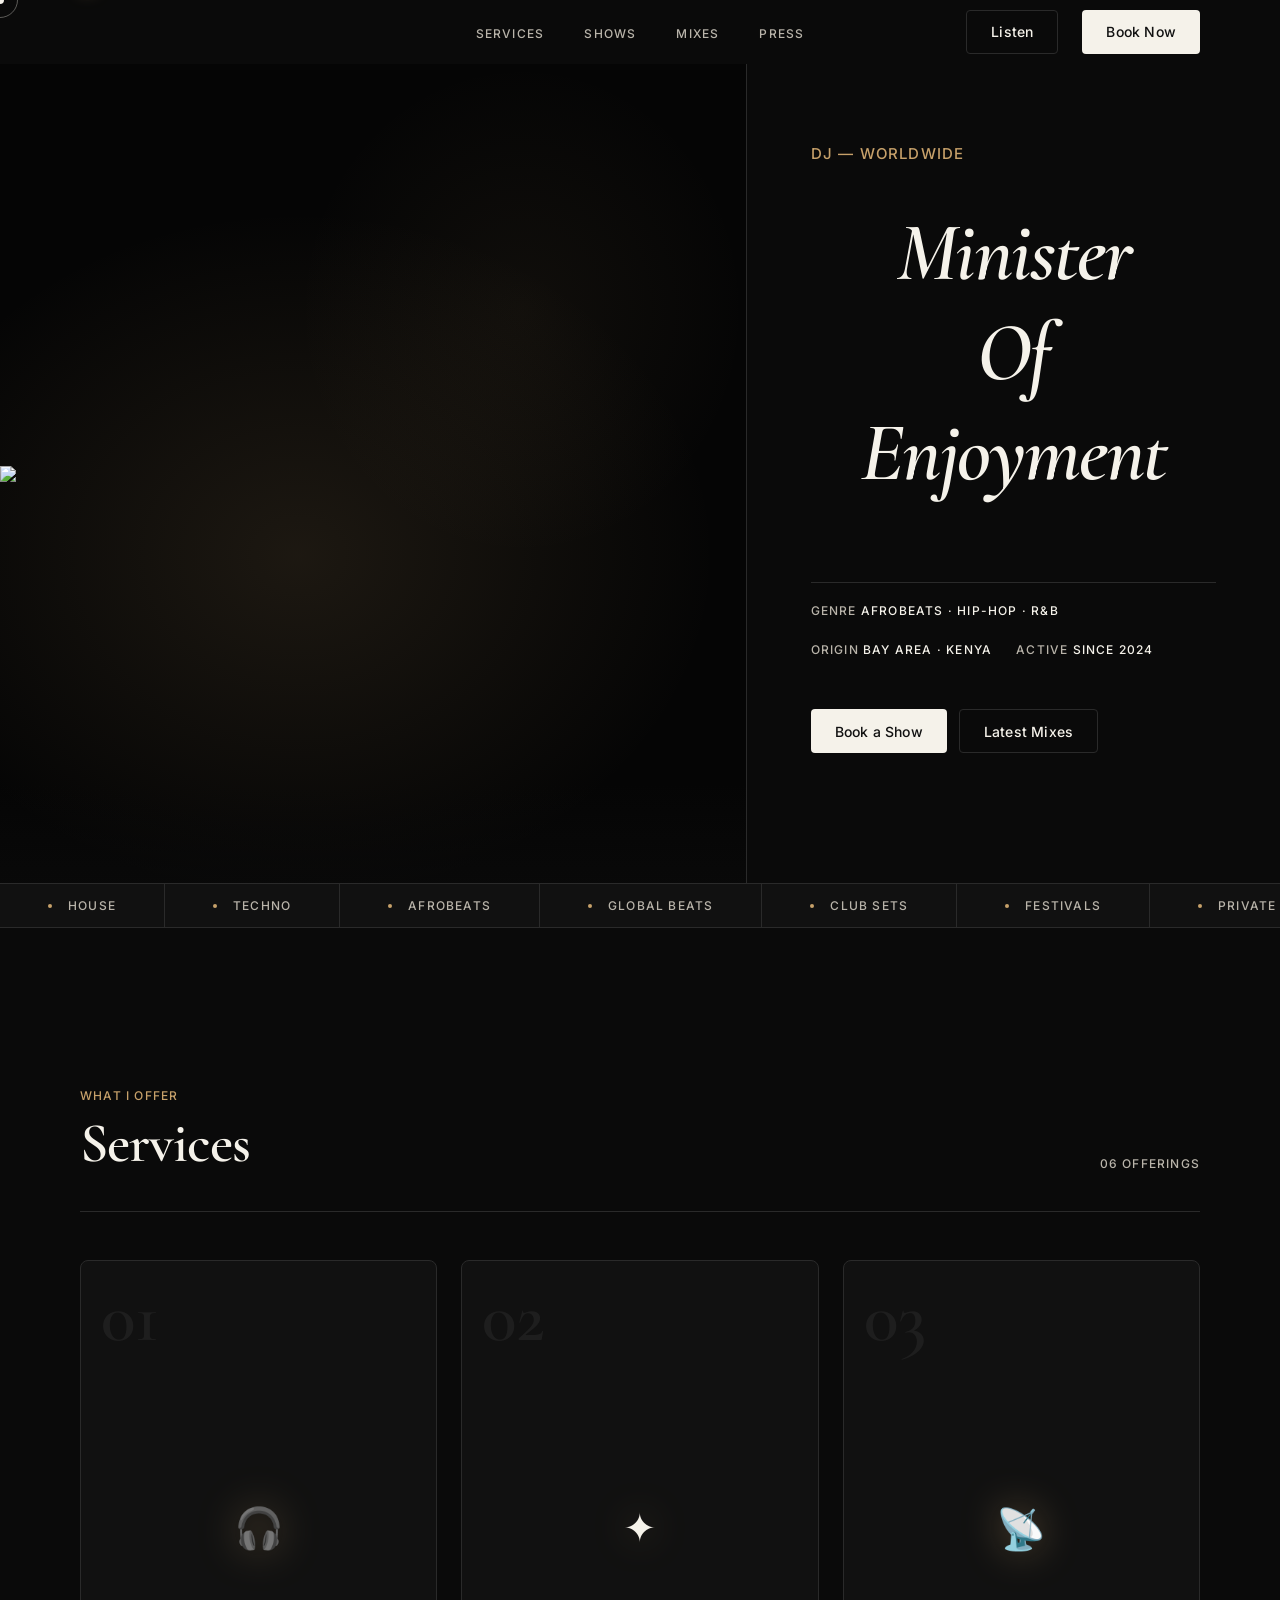
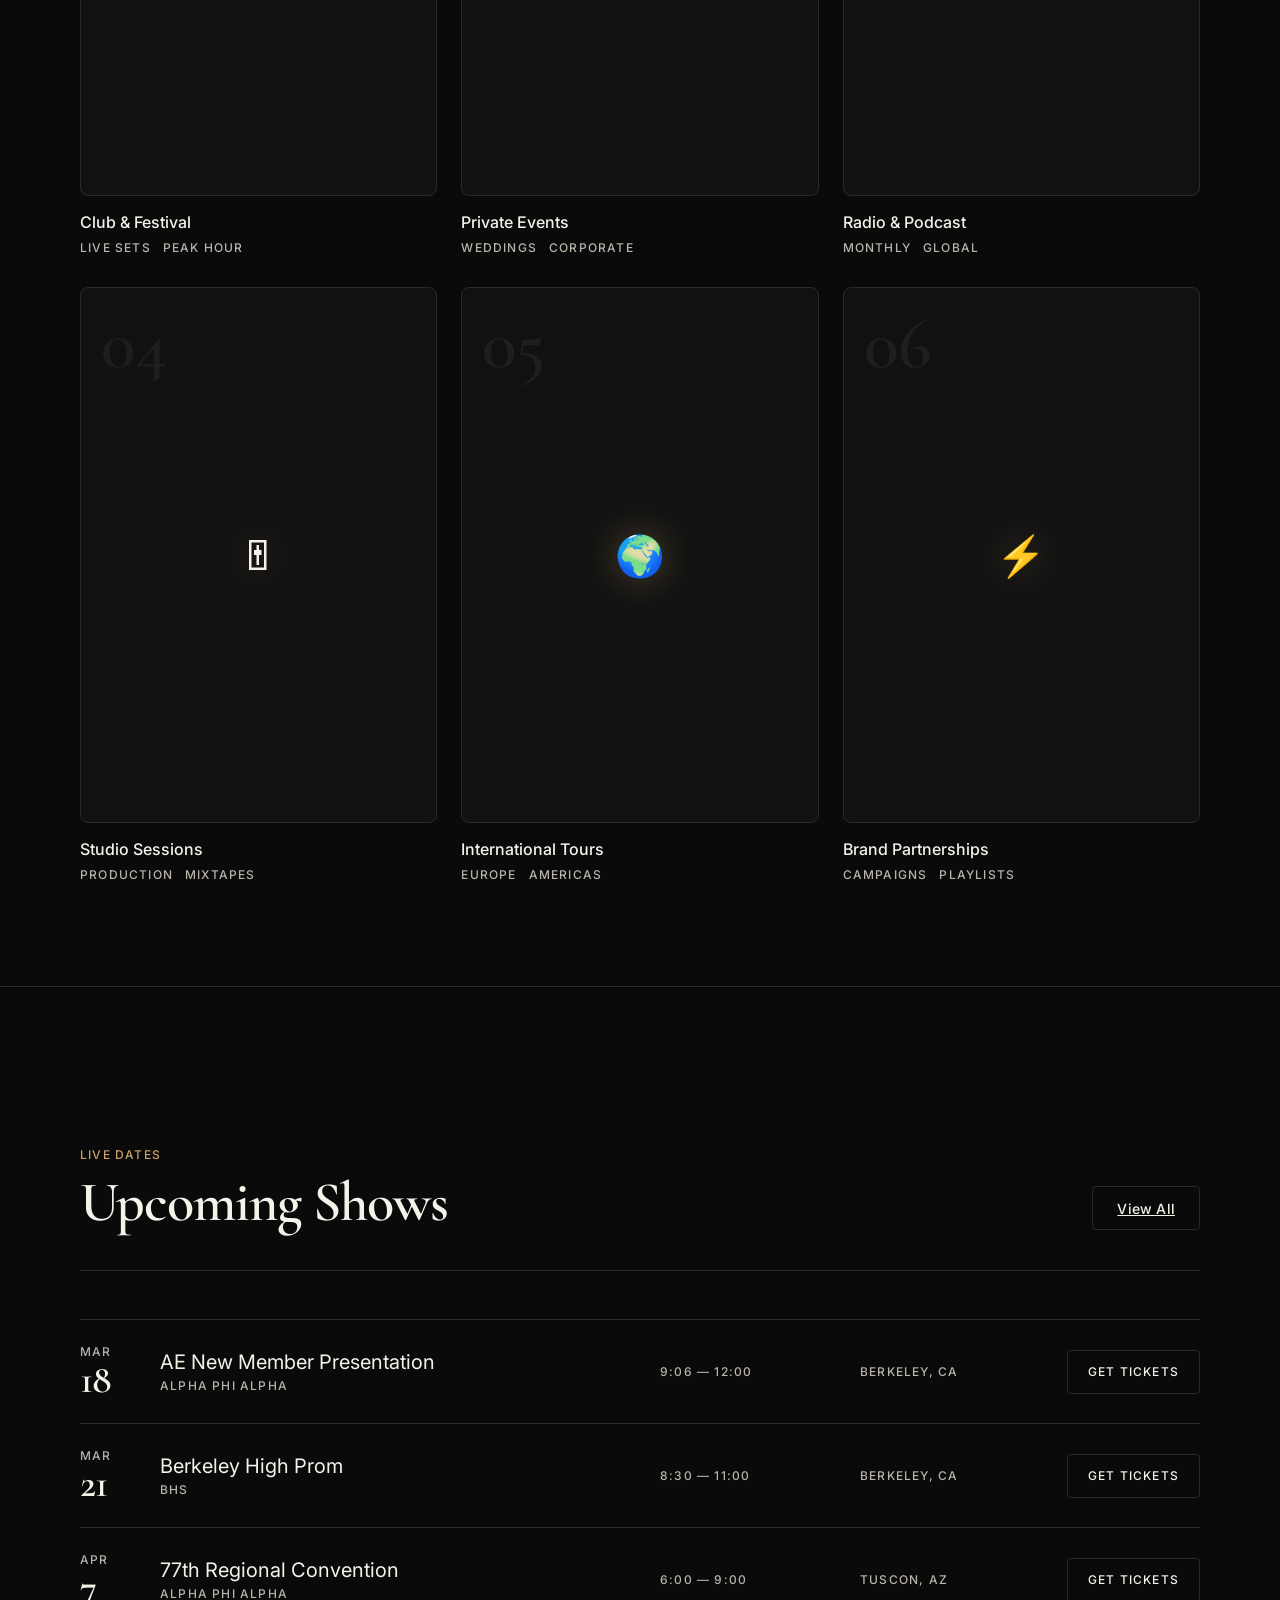
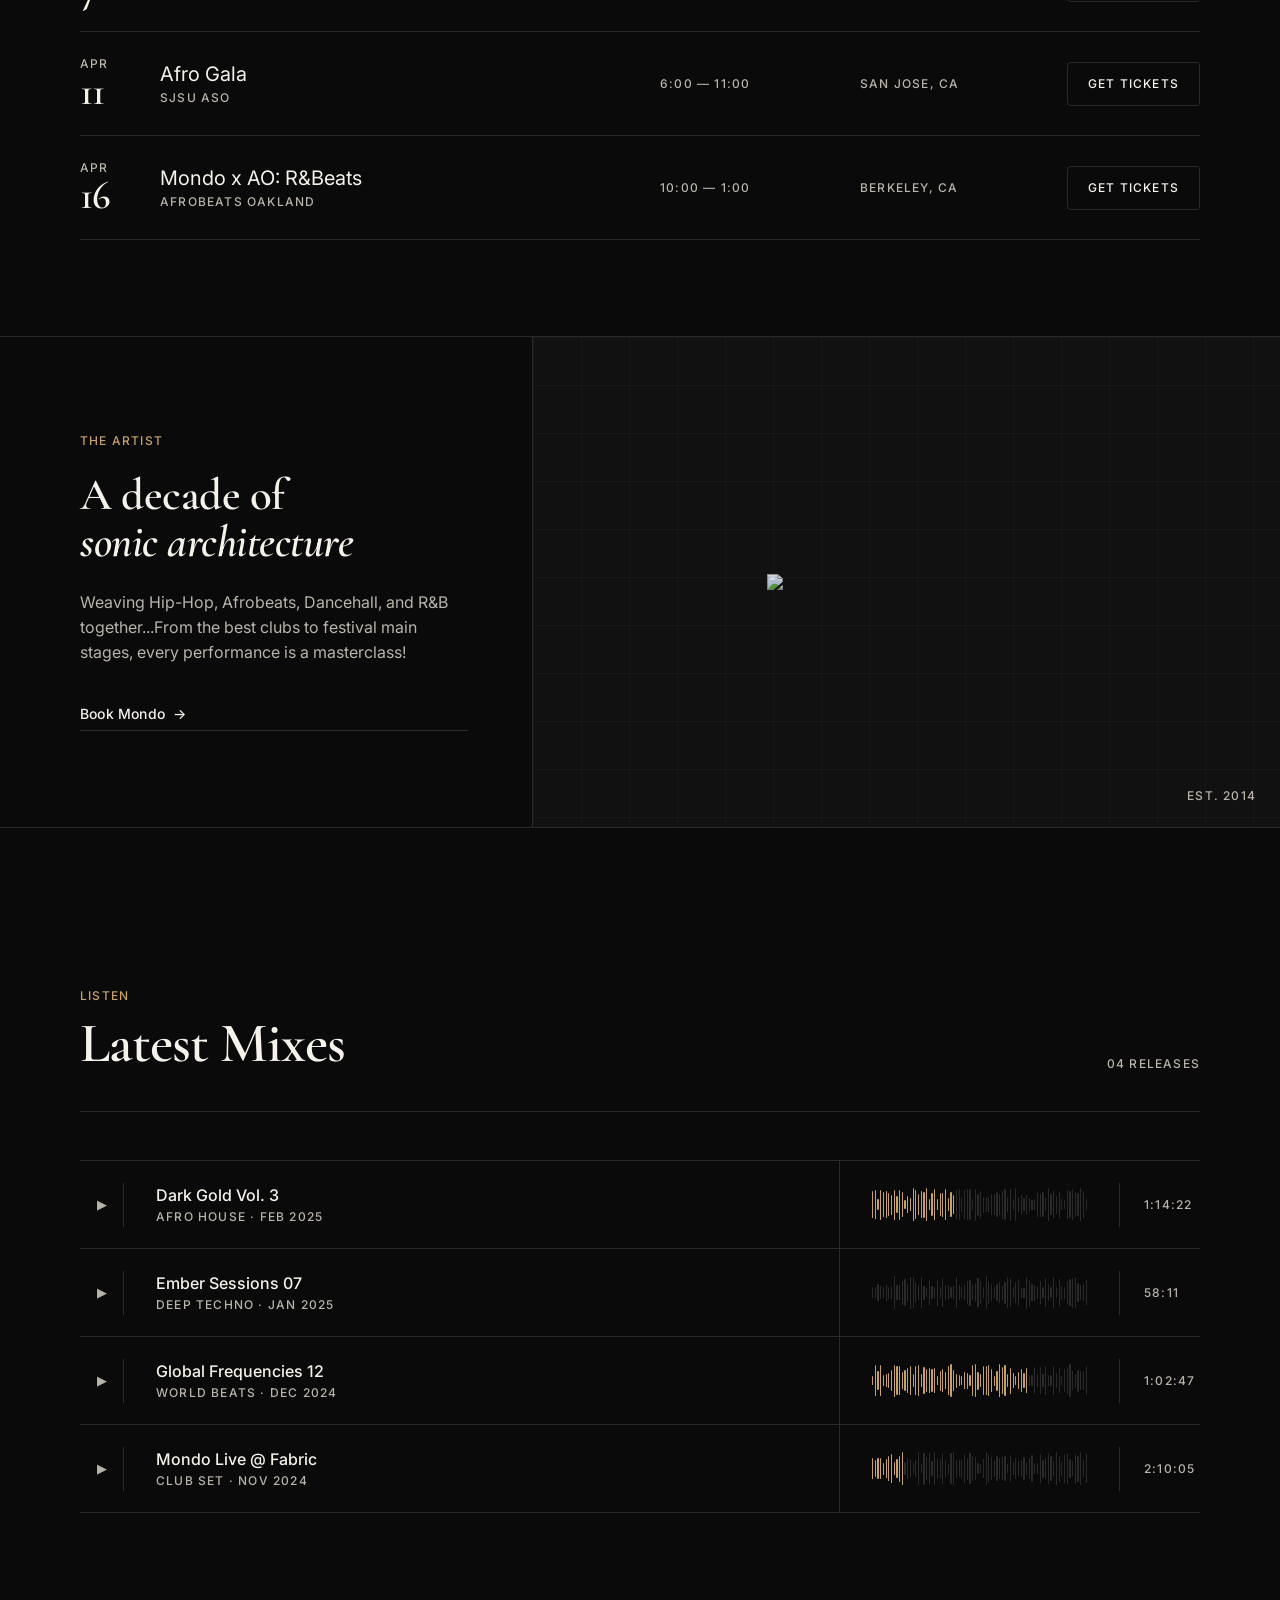
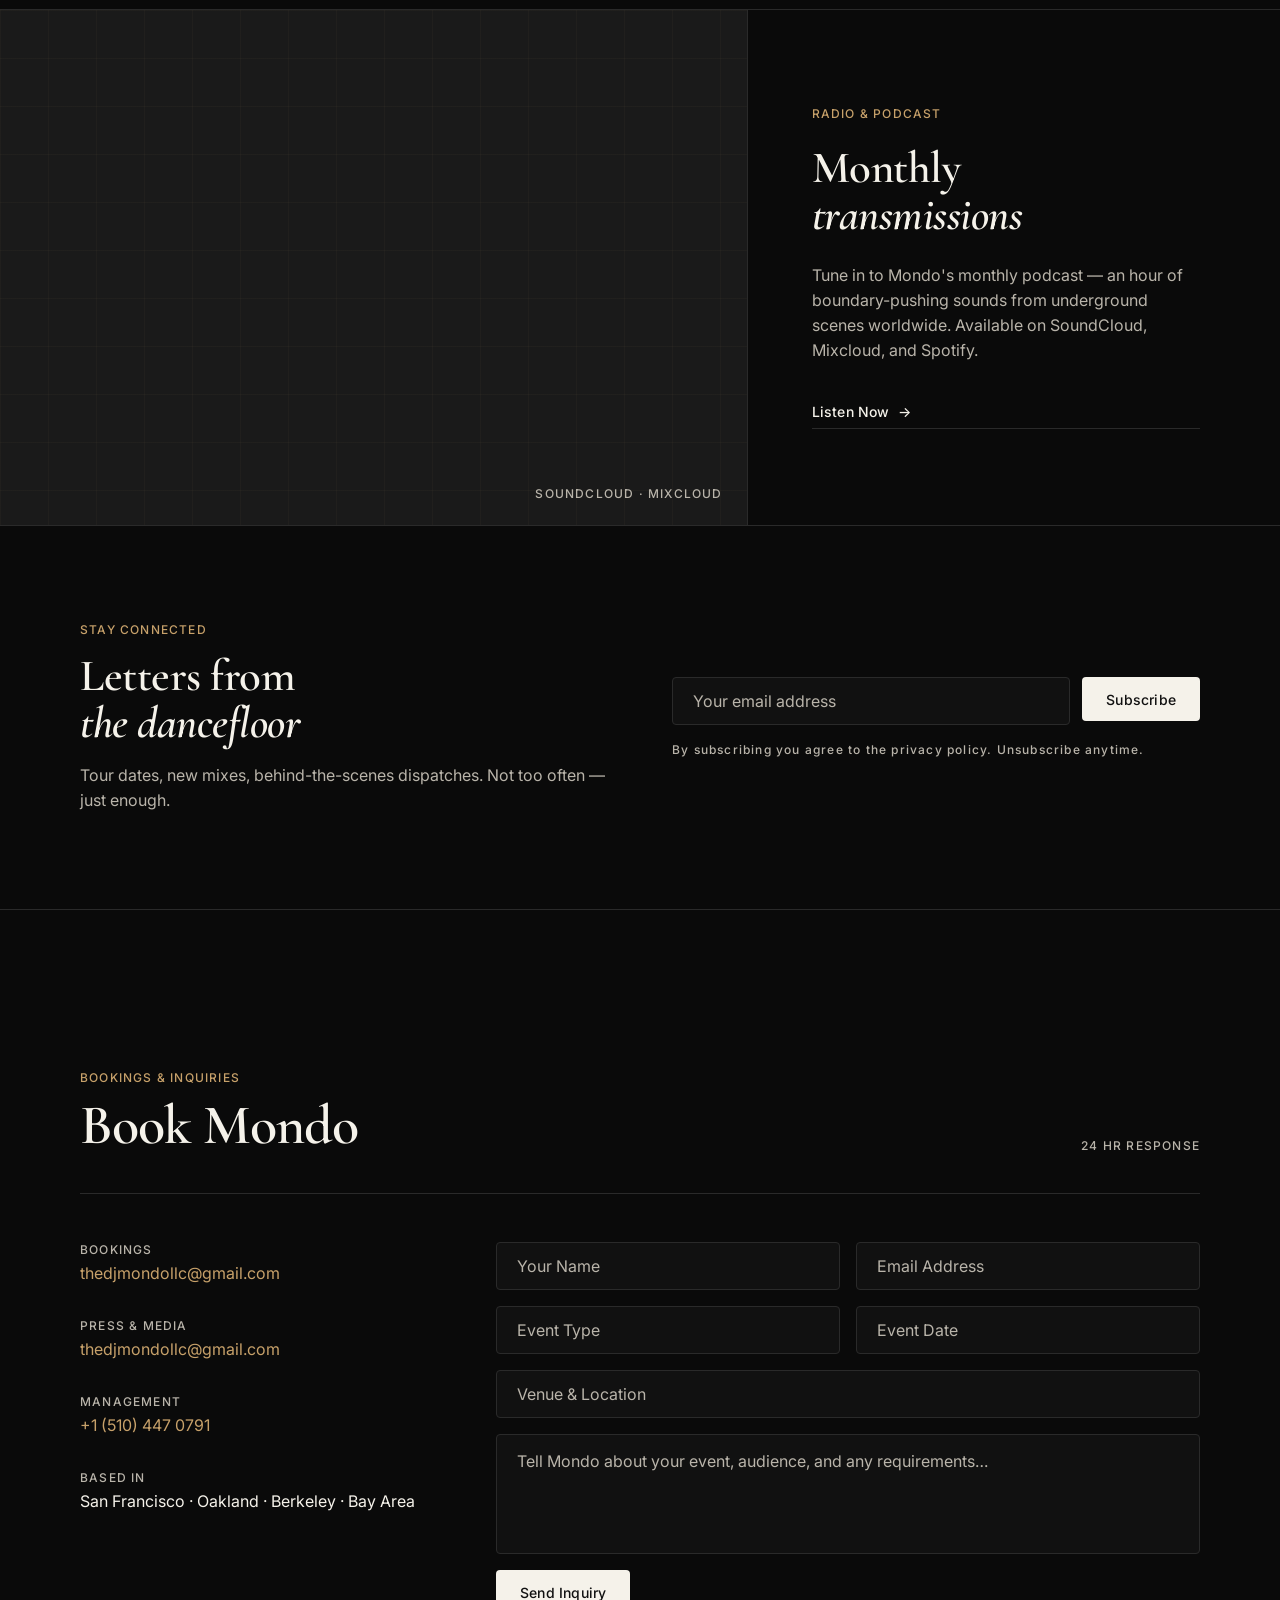
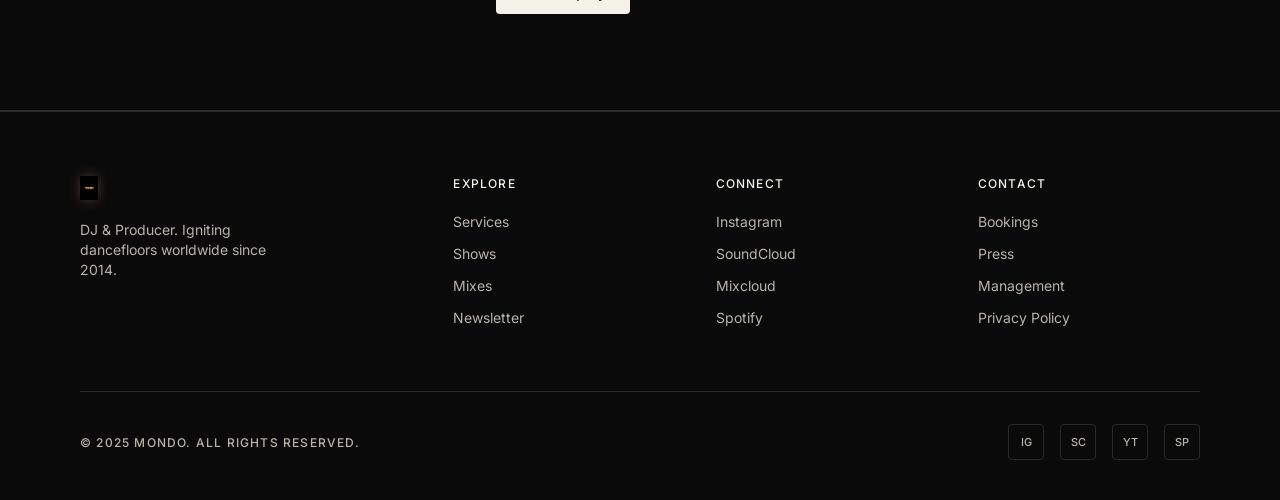
==== mondo.html @ fe8f7ea6 "Initial commit Made-with: Cursor" ====
<!DOCTYPE html>
<html lang="en">
<head>
<meta charset="UTF-8">
<meta name="viewport" content="width=device-width, initial-scale=1.0">
<title> DJ MONDO </title>
<link rel="preconnect" href="https://fonts.googleapis.com">
<link href="https://fonts.googleapis.com/css2?family=Cormorant+Garamond:ital,wght@0,400;0,600;1,400;1,600&family=Inter:wght@400;500&display=swap" rel="stylesheet">
<style>
/* ─────────────────────────────────────────────
   DESIGN TOKENS (from figma-dtcg-tokens.json)
───────────────────────────────────────────── */
:root {
  /* colors */
  --bg:           #0A0A0A;
  --surface:      #111111;
  --surfaceRaised:#1A1A1A;
  --text:         #F5F2EA;
  --textMuted:    #B9B4AA;
  --line:         #2A2A2A;
  --inverseBg:    #F5F2EA;
  --inverseText:  #111111;
  --focus:        #C7A16A;

  /* spacing */
  --s4:4px; --s8:8px; --s12:12px; --s16:16px; --s20:20px;
  --s24:24px; --s32:32px; --s40:40px; --s48:48px;
  --s64:64px; --s80:80px; --s96:96px; --s120:120px;

  /* radius */
  --r-none:0; --r-sm:4px; --r-md:8px; --r-lg:12px; --r-xl:20px;

  /* sizes */
  --header-h: 64px;
  --btn-h:    44px;
  --input-h:  48px;
  --poster-w: 224px;

  /* motion */
  --t-fast:  180ms;
  --t-base:  260ms;
  --t-slow:  420ms;
  --ease:    cubic-bezier(0.22, 1, 0.36, 1);

  /* shadow */
  --shadow-soft: 0 10px 30px 0 #00000040;

  /* typography */
  --font-display: 'Cormorant Garamond', serif;
  --font-ui:      'Inter', sans-serif;

  /* layout */
  --content-w: 1280px;
  --margin: 80px;
  --gutter: 24px;
}

/* ─── RESET ─── */
*, *::before, *::after { margin:0; padding:0; box-sizing:border-box; }
html { scroll-behavior: smooth; }
body {
  background: var(--bg);
  color: var(--text);
  font-family: var(--font-ui);
  font-weight: 400;
  overflow-x: hidden;
  cursor: none;
  -webkit-font-smoothing: antialiased;
}

/* ─── CURSOR ─── */
#cur {
  position: fixed; z-index: 9999;
  width: 8px; height: 8px; border-radius: 50%;
  background: var(--text);
  transform: translate(-50%,-50%);
  pointer-events: none;
  transition: width var(--t-fast) var(--ease),
              height var(--t-fast) var(--ease);
}
#cur-ring {
  position: fixed; z-index: 9998;
  width: 36px; height: 36px; border-radius: 50%;
  border: 1px solid rgba(245,242,234,0.35);
  transform: translate(-50%,-50%);
  pointer-events: none;
  transition: transform var(--t-base) var(--ease),
              width var(--t-base) var(--ease),
              height var(--t-base) var(--ease);
}
body.hovering #cur { width: 12px; height: 12px; background: var(--focus); }
body.hovering #cur-ring { width: 52px; height: 52px; border-color: var(--focus); }

/* ─── LAYOUT HELPERS ─── */
.inner {
  max-width: var(--content-w);
  margin: 0 auto;
  padding: 0 var(--margin);
}

/* ─────────────────────────────────────────────
   HEADER (64px desktop, transparent → solid)
───────────────────────────────────────────── */
header {
  position: fixed; top: 0; left: 0; right: 0; z-index: 1000;
  height: var(--header-h);
  display: flex; align-items: center;
  padding: 0 var(--margin);
  transition: background var(--t-base) var(--ease),
              border-color var(--t-base) var(--ease);
  border-bottom: 1px solid transparent;
}
header.scrolled {
  background: var(--bg);
  border-color: var(--line);
}

.header-inner {
  width: 100%; display: flex; align-items: center;
  justify-content: space-between;
}

.header-logo img {
  height: 120px; width: auto;
  display: block;
  transform: translateY(4.5px);
  filter: drop-shadow(0 0 8px rgba(199,161,106,0.4));
}

.header-nav {
  position: absolute; left: 50%; transform: translateX(-50%);
  display: flex; gap: var(--s40); list-style: none;
}
.header-nav a {
  font-family: var(--font-ui);
  font-size: 12px; font-weight: 500;
  letter-spacing: 1.2px; text-transform: uppercase;
  color: var(--textMuted); text-decoration: none;
  transition: color var(--t-fast) var(--ease);
}
.header-nav a:hover { color: var(--text); }

.header-actions { display: flex; gap: var(--s24); align-items: center; }

.btn-primary {
  font-family: var(--font-ui);
  font-size: 14px; font-weight: 500;
  letter-spacing: 0.2px;
  height: var(--btn-h); padding: 0 var(--s24);
  background: var(--inverseBg); color: var(--inverseText);
  border: none; cursor: pointer; display: inline-flex;
  align-items: center; gap: var(--s8);
  border-radius: var(--r-sm);
  transition: opacity var(--t-fast) var(--ease),
              transform var(--t-fast) var(--ease);
}
.btn-primary:hover { opacity: 0.88; transform: translateY(-1px); }

.btn-secondary {
  font-family: var(--font-ui);
  font-size: 14px; font-weight: 500;
  letter-spacing: 0.2px;
  height: var(--btn-h); padding: 0 var(--s24);
  background: transparent; color: var(--text);
  border: 1px solid var(--line); cursor: pointer;
  display: inline-flex; align-items: center; gap: var(--s8);
  border-radius: var(--r-sm);
  transition: border-color var(--t-fast) var(--ease),
              background var(--t-fast) var(--ease);
}
.btn-secondary:hover { border-color: var(--text); background: rgba(245,242,234,0.05); }

/* ─────────────────────────────────────────────
   HERO MARQUEE  (7/12 media + 5/12 text)
───────────────────────────────────────────── */
.hero {
  min-height: 820px;
  display: grid;
  grid-template-columns: 7fr 5fr;
  margin-top: var(--header-h);
  border-bottom: 1px solid var(--line);
  overflow: hidden;
}

.hero-media {
  position: relative; overflow: hidden;
  background: #050505;
  border-right: 1px solid var(--line);
}

.hero-media-bg {
  position: absolute; inset: 0;
  background:
    radial-gradient(ellipse 80% 60% at 40% 60%, rgba(199,161,106,0.12) 0%, transparent 70%),
    radial-gradient(ellipse 50% 50% at 70% 30%, rgba(199,161,106,0.06) 0%, transparent 60%);
}

.hero-logo-stage {
  position: absolute; inset: 0;
  display: flex; align-items: center; justify-content: center;
}
.hero-logo-stage img {
  width: 100%; max-width: 1000px; height: auto;
  filter: drop-shadow(0 0 80px rgba(199,161,106,0.35))
          drop-shadow(0 0 160px rgba(199,161,106,0.12));
  animation: logoFloat 7s ease-in-out infinite;
}
@keyframes logoFloat {
  0%,100% { transform: translateY(0); }
  50%      { transform: translateY(-15px); }
}

/* viz bars along bottom of hero media */
.hero-viz {
  position: absolute; bottom: 0; left: 0; right: 0;
  height: 100px; display: flex; align-items: flex-end;
  gap: 2px; padding: 0 var(--s24);
  background: linear-gradient(to top, rgba(10,10,10,0.7) 0%, transparent 100%);
  overflow: hidden;
}
.vb {
  flex: 1; background: var(--focus); border-radius: 1px 1px 0 0;
  opacity: 0.45;
  animation: vbp var(--d,.5s) ease-in-out infinite alternate;
}
@keyframes vbp {
  from { height: var(--a,6px); }
  to   { height: var(--b,48px); }
}

.hero-text {
  padding: 130px var(--s64);
  display: flex; flex-direction: column; justify-content: space-between;
}

.hero-label {
  font-size: 15px;
  font-weight: 500;
  margin-top: -50px;
  margin-bottom: 40px; 
  letter-spacing: 1.2px;
  text-transform: uppercase;
  color: var(--focus);
}

.hero-title {
  font-family: var(--font-display);
  font-weight: 600;
  font-size: clamp(56px, 6.5vw, 96px);
  line-height: 0.94;
  letter-spacing: -2px;
  color: var(--text);
  flex: 1; display: flex; flex-direction: column; justify-content: center;
}
.hero-title em { font-style: italic; }

.hero-title em {
  text-align: center;
}

.hero-meta {
  margin-top: var(--s40);
}

.hero-meta-row {
  display: flex; gap: var(--s24); flex-wrap: wrap;
  padding: var(--s20) 0;
  border-top: 1px solid var(--line);
}
.meta-item {
  font-size: 12px; font-weight: 500;
  letter-spacing: 1.2px; text-transform: uppercase;
  color: var(--textMuted);
}
.meta-item span { color: var(--text); }

.hero-actions {
  display: flex; gap: var(--s12); margin-top: var(--s32);
}

/* ─────────────────────────────────────────────
   TICKER / MARQUEE
───────────────────────────────────────────── */
.ticker-strip {
  height: 44px;
  border-bottom: 1px solid var(--line);
  overflow: hidden; display: flex; align-items: center;
  background: var(--surface);
}
.ticker-track {
  display: flex; white-space: nowrap;
  animation: tickerScroll 28s linear infinite;
}
.tick-item {
  font-size: 12px; font-weight: 500;
  letter-spacing: 1.2px; text-transform: uppercase;
  color: var(--textMuted);
  padding: 0 var(--s48);
  display: flex; align-items: center; gap: var(--s16);
  height: 44px;
  border-right: 1px solid var(--line);
}
.tick-dot {
  width: 4px; height: 4px; border-radius: 50%;
  background: var(--focus); flex-shrink: 0;
}
@keyframes tickerScroll {
  from { transform: translateX(0); }
  to   { transform: translateX(-50%); }
}

/* ─────────────────────────────────────────────
   SECTION CHROME
───────────────────────────────────────────── */
.section-head {
  padding: var(--s64) 0 var(--s40);
  border-bottom: 1px solid var(--line);
  display: flex; justify-content: space-between; align-items: flex-end;
}
.section-eyebrow {
  font-size: 12px; font-weight: 500;
  letter-spacing: 1.2px; text-transform: uppercase;
  color: var(--focus); margin-bottom: var(--s12);
}
.section-title {
  font-family: var(--font-display);
  font-size: clamp(36px, 4.5vw, 56px);
  font-weight: 600; line-height: 1;
  letter-spacing: -1px;
  color: var(--text);
}
.section-meta {
  font-size: 12px; font-weight: 500;
  letter-spacing: 1.2px; text-transform: uppercase;
  color: var(--textMuted);
}

/* ─────────────────────────────────────────────
   POSTER / SERVICES RAIL  (5 across)
───────────────────────────────────────────── */
#services { padding: var(--s96) 0; border-bottom: 1px solid var(--line); }

.poster-rail {
  display: grid;
  grid-template-columns: repeat(3, 1fr);
  gap: var(--s24);
  margin-top: var(--s48);
}

.poster-card {
  cursor: default;
  transition: transform var(--t-base) var(--ease);
}
.poster-card:hover { transform: translateY(-4px); }

.poster-thumb {
  aspect-ratio: 2/3;
  background: var(--surface);
  border-radius: var(--r-md);
  border: 1px solid var(--line);
  overflow: hidden;
  position: relative;
  display: flex; align-items: center; justify-content: center;
  transition: box-shadow var(--t-base) var(--ease);
}
.poster-card:hover .poster-thumb {
  box-shadow: var(--shadow-soft);
  border-color: var(--focus);
}

.poster-thumb-inner {
  width: 100%; height: 100%;
  display: flex; align-items: center; justify-content: center;
  padding: var(--s48);
  position: relative;
}

.poster-num {
  position: absolute; top: var(--s20); left: var(--s20);
  font-family: var(--font-display);
  font-size: 72px; font-weight: 600;
  color: rgba(245,242,234,0.06);
  line-height: 1; pointer-events: none;
  user-select: none;
}

.poster-icon {
  font-size: 40px;
  filter: drop-shadow(0 0 20px rgba(199,161,106,0.4));
  z-index: 1; position: relative;
  transition: transform var(--t-base) var(--ease);
}
.poster-card:hover .poster-icon { transform: scale(1.08); }

/* hover overlay */
.poster-overlay {
  position: absolute; inset: 0;
  background: rgba(10,10,10,0.82);
  display: flex; align-items: center; justify-content: center;
  opacity: 0;
  transition: opacity var(--t-base) var(--ease);
  border-radius: var(--r-md);
}
.poster-card:hover .poster-overlay { opacity: 1; }
.poster-overlay-btn {
  font-family: var(--font-ui);
  font-size: 12px; font-weight: 500;
  letter-spacing: 1.2px; text-transform: uppercase;
  color: var(--text);
  border: 1px solid rgba(245,242,234,0.3);
  padding: var(--s12) var(--s24);
  border-radius: var(--r-sm);
  background: transparent;
  cursor: pointer;
  transition: border-color var(--t-fast), background var(--t-fast);
}
.poster-overlay-btn:hover { border-color: var(--text); background: rgba(245,242,234,0.08); }

.poster-info { padding: var(--s16) 0 var(--s8); }
.poster-title {
  font-size: 16px; font-weight: 500;
  color: var(--text); letter-spacing: 0;
}
.poster-tags {
  display: flex; gap: var(--s12); margin-top: var(--s8); flex-wrap: wrap;
}
.poster-tag {
  font-size: 12px; font-weight: 500;
  letter-spacing: 1.2px; text-transform: uppercase;
  color: var(--textMuted);
}

/* ─────────────────────────────────────────────
   EVENTS  (full-width list rows)
───────────────────────────────────────────── */
#events { padding: var(--s96) 0; border-bottom: 1px solid var(--line); }

.event-list { margin-top: var(--s48); }

.ev {
  display: grid;
  grid-template-columns: 80px 1fr 200px 180px 160px;
  align-items: center; gap: 0;
  padding: var(--s24) 0;
  border-bottom: 1px solid var(--line);
  transition: background var(--t-fast) var(--ease);
  cursor: default;
}
.ev:first-child { border-top: 1px solid var(--line); }
.ev:hover { background: var(--surface); padding-left: var(--s24); padding-right: var(--s24); margin: 0 calc(-1 * var(--s24)); }

.ev-date {}
.ev-mo {
  font-size: 12px; font-weight: 500;
  letter-spacing: 1.2px; text-transform: uppercase;
  color: var(--textMuted);
}
.ev-dy {
  font-family: var(--font-display);
  font-size: 40px; font-weight: 600;
  line-height: 1; color: var(--text);
  letter-spacing: -1px;
}

.ev-info {}
.ev-name {
  font-size: 20px; font-weight: 400;
  color: var(--text); letter-spacing: 0;
}
.ev-venue {
  font-size: 12px; font-weight: 500;
  letter-spacing: 1.2px; text-transform: uppercase;
  color: var(--textMuted); margin-top: var(--s4);
}

.ev-time {
  font-size: 12px; font-weight: 500;
  letter-spacing: 1.2px; text-transform: uppercase;
  color: var(--textMuted);
}

.ev-city {
  font-size: 12px; font-weight: 500;
  letter-spacing: 1.2px; text-transform: uppercase;
  color: var(--textMuted);
}

.ev-action { display: flex; justify-content: flex-end; }
.ev-btn {
  font-family: var(--font-ui);
  font-size: 12px; font-weight: 500;
  letter-spacing: 1.2px; text-transform: uppercase;
  height: var(--btn-h); padding: 0 var(--s20);
  border: 1px solid var(--line);
  background: transparent; color: var(--text);
  cursor: pointer; border-radius: var(--r-sm);
  transition: border-color var(--t-fast), background var(--t-fast);
  white-space: nowrap;
}
.ev-btn:hover { border-color: var(--text); background: rgba(245,242,234,0.06); }

/* ─────────────────────────────────────────────
   EDITORIAL PROMO STRIPS
   Alternating full-width blocks
───────────────────────────────────────────── */
.promo-strip {
  border-bottom: 1px solid var(--line);
  overflow: hidden;
}

.promo-inner {
  display: grid; grid-template-columns: 5fr 7fr;
  min-height: 480px;
}
.promo-inner.reverse { grid-template-columns: 7fr 5fr; }

.promo-text {
  padding: var(--s96) var(--s64);
  display: flex; flex-direction: column; justify-content: center;
  border-right: 1px solid var(--line);
}
.promo-inner.reverse .promo-text {
  border-right: none; border-left: 1px solid var(--line);
  order: 2;
}
.promo-inner.reverse .promo-media { order: 1; }

.promo-eyebrow {
  font-size: 12px; font-weight: 500;
  letter-spacing: 1.2px; text-transform: uppercase;
  color: var(--focus); margin-bottom: var(--s24);
}
.promo-title {
  font-family: var(--font-display);
  font-size: clamp(32px, 3.5vw, 48px);
  font-weight: 600; line-height: 1.05;
  letter-spacing: -0.5px; color: var(--text);
  margin-bottom: var(--s24);
}
.promo-title em { font-style: italic; }
.promo-body {
  font-size: 16px; line-height: 25px;
  color: var(--textMuted); margin-bottom: var(--s40);
  max-width: 380px;
}
.promo-cta {
  display: inline-flex; align-items: center; gap: var(--s8);
  font-size: 14px; font-weight: 500; letter-spacing: 0.2px;
  color: var(--text); text-decoration: none;
  border-bottom: 1px solid var(--line);
  padding-bottom: var(--s8);
  transition: border-color var(--t-fast), gap var(--t-fast);
}
.promo-cta:hover { border-color: var(--text); gap: var(--s12); }
.promo-cta-arrow { transition: transform var(--t-fast) var(--ease); }
.promo-cta:hover .promo-cta-arrow { transform: translateX(4px); }

.promo-media {
  background: var(--surface);
  display: flex; align-items: center; justify-content: center;
  position: relative; overflow: hidden;
  min-height: 480px;
}
.promo-media-bg {
  position: absolute; inset: 0;
  display: flex; align-items: center; justify-content: center;
  padding: var(--s64);
}
.promo-media-bg img {
  width: 60%; max-width: 280px;
  filter: drop-shadow(0 0 50px rgba(199,161,106,0.3));
  opacity: 0.85;
}
.promo-media-label {
  position: absolute; bottom: var(--s24); right: var(--s24);
  font-size: 12px; font-weight: 500;
  letter-spacing: 1.2px; text-transform: uppercase;
  color: var(--textMuted);
}
.promo-grid-bg {
  position: absolute; inset: 0;
  background-image:
    linear-gradient(rgba(199,161,106,0.04) 1px, transparent 1px),
    linear-gradient(90deg, rgba(199,161,106,0.04) 1px, transparent 1px);
  background-size: 48px 48px;
}
.promo-viz-bars {
  display: flex; align-items: flex-end; gap: 3px;
  height: 120px; z-index: 1; position: relative;
}
.pvb {
  width: 6px; background: var(--focus);
  border-radius: 2px 2px 0 0; opacity: 0.7;
  animation: vbp var(--d,.5s) ease-in-out infinite alternate;
}

/* ─────────────────────────────────────────────
   MIXES — horizontal card rail
───────────────────────────────────────────── */
#mixes { padding: var(--s96) 0; border-bottom: 1px solid var(--line); }

.mix-list {
  margin-top: var(--s48);
  display: flex; flex-direction: column; gap: 0;
}

.mix-row {
  display: grid;
  grid-template-columns: var(--btn-h) 1fr minmax(180px, 280px) 80px;
  align-items: center;
  gap: 0;
  border-bottom: 1px solid var(--line);
  transition: background var(--t-fast) var(--ease);
}
.mix-row:first-child { border-top: 1px solid var(--line); }
.mix-row:hover { background: var(--surface); }

.mix-play {
  width: var(--btn-h); height: var(--btn-h);
  border: none; background: transparent;
  color: var(--textMuted); cursor: pointer;
  display: flex; align-items: center; justify-content: center;
  font-size: 13px; flex-shrink: 0;
  transition: color var(--t-fast);
  border-right: 1px solid var(--line);
  margin: var(--s16) 0;
}
.mix-play:hover, .mix-play.active { color: var(--focus); }

.mix-info {
  padding: var(--s24) var(--s32);
  border-right: 1px solid var(--line);
}
.mix-title {
  font-size: 16px; font-weight: 500; color: var(--text);
}
.mix-sub {
  font-size: 12px; font-weight: 500;
  letter-spacing: 1.2px; text-transform: uppercase;
  color: var(--textMuted); margin-top: var(--s4);
}

.mix-wave {
  height: 44px; padding: 0 var(--s32);
  display: flex; align-items: center; gap: 1.5px;
  border-right: 1px solid var(--line);
  overflow: hidden;
}
.wf { flex: 1; border-radius: 1px; }
.wf.p { background: var(--focus); }
.wf.u { background: var(--line); }

.mix-dur {
  padding: 0 var(--s24);
  font-size: 12px; font-weight: 500;
  letter-spacing: 1.2px;
  color: var(--textMuted); white-space: nowrap;
}

/* ─────────────────────────────────────────────
   NEWSLETTER BLOCK
───────────────────────────────────────────── */
#newsletter {
  border-bottom: 1px solid var(--line);
}
.newsletter-inner {
  padding: var(--s96) 0;
  display: grid; grid-template-columns: 1fr 1fr;
  gap: var(--s64); align-items: center;
}
.nl-left {}
.nl-eyebrow {
  font-size: 12px; font-weight: 500;
  letter-spacing: 1.2px; text-transform: uppercase;
  color: var(--focus); margin-bottom: var(--s16);
}
.nl-title {
  font-family: var(--font-display);
  font-size: clamp(32px, 3.5vw, 48px);
  font-weight: 600; line-height: 1.05;
  letter-spacing: -0.5px; color: var(--text);
  margin-bottom: var(--s16);
}
.nl-body {
  font-size: 16px; line-height: 25px; color: var(--textMuted);
}

.nl-form {
  display: flex; flex-direction: column; gap: var(--s16);
}
.nl-input-wrap {
  display: flex; gap: var(--s12);
}
.nl-input {
  flex: 1;
  height: var(--input-h);
  background: var(--surface);
  border: 1px solid var(--line);
  border-radius: var(--r-sm);
  padding: 0 var(--s20);
  font-family: var(--font-ui);
  font-size: 16px; color: var(--text);
  outline: none;
  transition: border-color var(--t-fast);
}
.nl-input::placeholder { color: var(--textMuted); }
.nl-input:focus { border-color: var(--focus); }

.nl-small {
  font-size: 12px; font-weight: 500;
  letter-spacing: 1.2px; color: var(--textMuted);
  line-height: 17px;
}

/* ─────────────────────────────────────────────
   BOOKING / CONTACT
───────────────────────────────────────────── */
#contact {
  padding: var(--s96) 0;
  border-bottom: 1px solid var(--line);
}
.contact-grid {
  display: grid; grid-template-columns: 4fr 8fr;
  gap: var(--s64); margin-top: var(--s48);
  align-items: start;
}
.contact-info { display: flex; flex-direction: column; gap: var(--s32); }
.ci-label {
  font-size: 12px; font-weight: 500;
  letter-spacing: 1.2px; text-transform: uppercase;
  color: var(--textMuted); margin-bottom: var(--s4);
}
.ci-val {
  font-size: 16px; line-height: 25px; color: var(--text);
}
.ci-val a { color: var(--focus); text-decoration: none; transition: opacity var(--t-fast); }
.ci-val a:hover { opacity: 0.7; }

.contact-form { display: flex; flex-direction: column; gap: var(--s16); }
.form-row { display: grid; grid-template-columns: 1fr 1fr; gap: var(--s16); }

.ff {
  height: var(--input-h);
  background: var(--surface);
  border: 1px solid var(--line);
  border-radius: var(--r-sm);
  padding: 0 var(--s20);
  font-family: var(--font-ui);
  font-size: 16px; color: var(--text);
  outline: none;
  transition: border-color var(--t-fast);
  width: 100%;
}
.ff::placeholder { color: var(--textMuted); }
.ff:focus { border-color: var(--focus); }
textarea.ff { height: 120px; padding: var(--s16) var(--s20); resize: none; }

/* ─────────────────────────────────────────────
   FOOTER MEGA-NAV
───────────────────────────────────────────── */
footer {
  padding: var(--s64) 0 var(--s40);
  border-top: 1px solid var(--line);
}

.footer-top {
  display: grid;
  grid-template-columns: 1.5fr repeat(3, 1fr);
  gap: var(--s40);
  padding-bottom: var(--s64);
  border-bottom: 1px solid var(--line);
}

.footer-brand img {
  height: 24px; width: auto;
  filter: drop-shadow(0 0 6px rgba(199,161,106,0.3));
  margin-bottom: var(--s20);
  display: block;
}
.footer-tagline {
  font-size: 14px; line-height: 20px; color: var(--textMuted);
  max-width: 220px;
}

.footer-col-title {
  font-size: 12px; font-weight: 500;
  letter-spacing: 1.2px; text-transform: uppercase;
  color: var(--text); margin-bottom: var(--s20);
}
.footer-links {
  list-style: none;
  display: flex; flex-direction: column; gap: var(--s12);
}
.footer-links a {
  font-size: 14px; color: var(--textMuted);
  text-decoration: none;
  transition: color var(--t-fast);
}
.footer-links a:hover { color: var(--text); }

.footer-bottom {
  display: flex; justify-content: space-between; align-items: center;
  padding-top: var(--s32);
}
.footer-copy {
  font-size: 12px; font-weight: 500;
  letter-spacing: 1.2px; text-transform: uppercase;
  color: var(--textMuted);
}
.footer-socials { display: flex; gap: var(--s16); }
.soc {
  width: 36px; height: 36px;
  border: 1px solid var(--line);
  border-radius: var(--r-sm);
  display: flex; align-items: center; justify-content: center;
  font-size: 11px; font-weight: 500; font-family: var(--font-ui);
  color: var(--textMuted); text-decoration: none;
  letter-spacing: 0; text-transform: uppercase;
  transition: border-color var(--t-fast), color var(--t-fast);
}
.soc:hover { border-color: var(--focus); color: var(--focus); }

/* ─── SCROLL REVEAL ─── */
.reveal {
  opacity: 0; transform: translateY(20px);
  transition: opacity var(--t-slow) var(--ease),
              transform var(--t-slow) var(--ease);
}
.reveal.visible { opacity: 1; transform: none; }

/* focus ring */
:focus-visible { outline: 2px solid var(--focus); outline-offset: 3px; border-radius: var(--r-sm); }
</style>
</head>
<body>

<div id="cur"></div>
<div id="cur-ring"></div>

<!-- ══════════════════ HEADER ══════════════════ -->
<header id="site-header">
  <div class="header-inner">
    <div class="header-logo">
      <a href="#"><img src="/Users/brendankariithi/Library/Application Support/Cursor/User/workspaceStorage/1773212138359/images/deejay-mondo-transparent.png"></a>
    </div>
    <ul class="header-nav">
      <li><a href="#services">Services</a></li>
      <li><a href="#events">Shows</a></li>
      <li><a href="#mixes">Mixes</a></li>
      <li><a href="#contact">Press</a></li>
    </ul>
    <div class="header-actions">
      <button class="btn-secondary" onclick="document.getElementById('mixes').scrollIntoView({behavior:'smooth'})">Listen</button>
      <button class="btn-primary" onclick="document.getElementById('contact').scrollIntoView({behavior:'smooth'})">Book Now</button>
    </div>
  </div>
</header>

<!-- ══════════════════ HERO ══════════════════ -->
<section class="hero" id="home">
  <div class="hero-media">
    <div class="hero-media-bg"></div>
    <div class="hero-logo-stage">
      <img src="Untitled design (1).png">
    </div>
    <div class="hero-viz" id="viz"></div>
  </div>

  <div class="hero-text">
    <div>
      <p class="hero-label">DJ — Worldwide</p>
      <h1 style="line-height: 1.2;" class="hero-title">
        <em>Minister</em>
        <em>Of</em>
        <em>Enjoyment</em>
      </h1>
    </div>

    <div class="hero-meta">
      <div class="hero-meta-row">
        <div class="meta-item">Genre <span>Afrobeats · Hip-Hop · R&B</span></div>
        <div class="meta-item">Origin <span>Bay Area · Kenya</span></div>
        <div class="meta-item">Active <span>Since 2024</span></div>
      </div>
      <div class="hero-actions">
        <button class="btn-primary" onclick="document.getElementById('contact').scrollIntoView({behavior:'smooth'})">Book a Show</button>
        <button class="btn-secondary" onclick="document.getElementById('mixes').scrollIntoView({behavior:'smooth'})">Latest Mixes</button>
      </div>
    </div>
  </div>
</section>

<!-- ══════════════════ TICKER ══════════════════ -->
<div class="ticker-strip">
  <div class="ticker-track" id="ticker"></div>
</div>

<!-- ══════════════════ SERVICES ══════════════════ -->
<section id="services">
  <div class="inner">
    <div class="section-head reveal">
      <div>
        <p class="section-eyebrow">What I Offer</p>
        <h2 class="section-title">Services</h2>
      </div>
      <span class="section-meta">06 Offerings</span>
    </div>

    <div class="poster-rail">
      <div class="poster-card reveal">
        <div class="poster-thumb">
          <div class="poster-thumb-inner">
            <div class="poster-num">01</div>
            <span class="poster-icon">🎧</span>
          </div>
          <div class="poster-overlay"><button class="poster-overlay-btn">Enquire</button></div>
        </div>
        <div class="poster-info">
          <div class="poster-title">Club &amp; Festival</div>
          <div class="poster-tags">
            <span class="poster-tag">Live Sets</span>
            <span class="poster-tag">Peak Hour</span>
          </div>
        </div>
      </div>

      <div class="poster-card reveal">
        <div class="poster-thumb">
          <div class="poster-thumb-inner">
            <div class="poster-num">02</div>
            <span class="poster-icon">✦</span>
          </div>
          <div class="poster-overlay"><button class="poster-overlay-btn">Enquire</button></div>
        </div>
        <div class="poster-info">
          <div class="poster-title">Private Events</div>
          <div class="poster-tags">
            <span class="poster-tag">Weddings</span>
            <span class="poster-tag">Corporate</span>
          </div>
        </div>
      </div>

      <div class="poster-card reveal">
        <div class="poster-thumb">
          <div class="poster-thumb-inner">
            <div class="poster-num">03</div>
            <span class="poster-icon">📡</span>
          </div>
          <div class="poster-overlay"><button class="poster-overlay-btn">Listen</button></div>
        </div>
        <div class="poster-info">
          <div class="poster-title">Radio &amp; Podcast</div>
          <div class="poster-tags">
            <span class="poster-tag">Monthly</span>
            <span class="poster-tag">Global</span>
          </div>
        </div>
      </div>

      <div class="poster-card reveal">
        <div class="poster-thumb">
          <div class="poster-thumb-inner">
            <div class="poster-num">04</div>
            <span class="poster-icon">🎚</span>
          </div>
          <div class="poster-overlay"><button class="poster-overlay-btn">Enquire</button></div>
        </div>
        <div class="poster-info">
          <div class="poster-title">Studio Sessions</div>
          <div class="poster-tags">
            <span class="poster-tag">Production</span>
            <span class="poster-tag">Mixtapes</span>
          </div>
        </div>
      </div>

      <div class="poster-card reveal">
        <div class="poster-thumb">
          <div class="poster-thumb-inner">
            <div class="poster-num">05</div>
            <span class="poster-icon">🌍</span>
          </div>
          <div class="poster-overlay"><button class="poster-overlay-btn">Enquire</button></div>
        </div>
        <div class="poster-info">
          <div class="poster-title">International Tours</div>
          <div class="poster-tags">
            <span class="poster-tag">Europe</span>
            <span class="poster-tag">Americas</span>
          </div>
        </div>
      </div>

      <div class="poster-card reveal">
        <div class="poster-thumb">
          <div class="poster-thumb-inner">
            <div class="poster-num">06</div>
            <span class="poster-icon">⚡</span>
          </div>
          <div class="poster-overlay"><button class="poster-overlay-btn">Enquire</button></div>
        </div>
        <div class="poster-info">
          <div class="poster-title">Brand Partnerships</div>
          <div class="poster-tags">
            <span class="poster-tag">Campaigns</span>
            <span class="poster-tag">Playlists</span>
          </div>
        </div>
      </div>
    </div>
  </div>
</section>

<!-- ══════════════════ EVENTS ══════════════════ -->
<section id="events">
  <div class="inner">
    <div class="section-head reveal">
      <div>
        <p class="section-eyebrow">Live Dates</p>
        <h2 class="section-title">Upcoming Shows</h2>
      </div>
      <a href="#" class="btn-secondary">View All</a>
    </div>

    <div class="event-list">
      <div class="ev reveal">
        <div class="ev-date"><div class="ev-mo">Mar</div><div class="ev-dy">18</div></div>
        <div class="ev-info"><div class="ev-name">AE New Member Presentation</div><div class="ev-venue">Alpha Phi Alpha</div></div>
        <div class="ev-time">9:06 — 12:00</div>
        <div class="ev-city">Berkeley, CA</div>
        <div class="ev-action"><button class="ev-btn">Get Tickets</button></div>
      </div>
      <div class="ev reveal">
        <div class="ev-date"><div class="ev-mo">Mar</div><div class="ev-dy">21</div></div>
        <div class="ev-info"><div class="ev-name">Berkeley High Prom</div><div class="ev-venue">BHS</div></div>
        <div class="ev-time">8:30 — 11:00</div>
        <div class="ev-city">Berkeley, CA</div>
        <div class="ev-action"><button class="ev-btn">Get Tickets</button></div>
      </div>
      <div class="ev reveal">
        <div class="ev-date"><div class="ev-mo">Apr</div><div class="ev-dy">7</div></div>
        <div class="ev-info"><div class="ev-name">77th Regional Convention</div><div class="ev-venue">Alpha Phi Alpha</div></div>
        <div class="ev-time">6:00 — 9:00</div>
        <div class="ev-city">Tuscon, AZ</div>
        <div class="ev-action"><button class="ev-btn">Get Tickets</button></div>
      </div>
      <div class="ev reveal">
        <div class="ev-date"><div class="ev-mo">Apr</div><div class="ev-dy">11</div></div>
        <div class="ev-info"><div class="ev-name">Afro Gala</div><div class="ev-venue">SJSU ASO</div></div>
        <div class="ev-time">6:00 — 11:00</div>
        <div class="ev-city">San Jose, CA</div>
        <div class="ev-action"><button class="ev-btn">Get Tickets</button></div>
      </div>
      <div class="ev reveal">
        <div class="ev-date"><div class="ev-mo">Apr</div><div class="ev-dy">16</div></div>
        <div class="ev-info"><div class="ev-name">Mondo x AO: R&Beats</div><div class="ev-venue">Afrobeats Oakland</div></div>
        <div class="ev-time">10:00 — 1:00</div>
        <div class="ev-city">Berkeley, CA</div>
        <div class="ev-action"><button class="ev-btn">Get Tickets</button></div>
      </div>
    </div>
  </div>
</section>

<!-- ══════════════════ PROMO STRIP 1 — About ══════════════════ -->
<div class="promo-strip">
  <div class="inner" style="padding:0; max-width:100%;">
    <div class="promo-inner">
      <div class="promo-text reveal" style="padding-left:var(--margin); padding-right:var(--s64);">
        <p class="promo-eyebrow">The Artist</p>
        <h2 class="promo-title">A decade of<br><em>sonic architecture</em></h2>
        <p class="promo-body">Weaving Hip-Hop, Afrobeats, Dancehall, and R&B together...From the best clubs to festival main stages, every performance is a masterclass!</p>
        <a href="#contact" class="promo-cta">Book Mondo <span class="promo-cta-arrow">→</span></a>
      </div>
      <div class="promo-media reveal">
        <div class="promo-grid-bg"></div>
        <div class="promo-media-bg">
          <img src="Untitled design (1).png">
        </div>
        <div class="promo-media-label">Est. 2014</div>
      </div>
    </div>
  </div>
</div>

<!-- ══════════════════ MIXES ══════════════════ -->
<section id="mixes">
  <div class="inner">
    <div class="section-head reveal">
      <div>
        <p class="section-eyebrow">Listen</p>
        <h2 class="section-title">Latest Mixes</h2>
      </div>
      <span class="section-meta">04 Releases</span>
    </div>
    <div class="mix-list">
      <div class="mix-row reveal">
        <button class="mix-play" onclick="togglePlay(this)">▶</button>
        <div class="mix-info"><div class="mix-title">Dark Gold Vol. 3</div><div class="mix-sub">Afro House · Feb 2025</div></div>
        <div class="mix-wave" id="wf0"></div>
        <div class="mix-dur">1:14:22</div>
      </div>
      <div class="mix-row reveal">
        <button class="mix-play" onclick="togglePlay(this)">▶</button>
        <div class="mix-info"><div class="mix-title">Ember Sessions 07</div><div class="mix-sub">Deep Techno · Jan 2025</div></div>
        <div class="mix-wave" id="wf1"></div>
        <div class="mix-dur">58:11</div>
      </div>
      <div class="mix-row reveal">
        <button class="mix-play" onclick="togglePlay(this)">▶</button>
        <div class="mix-info"><div class="mix-title">Global Frequencies 12</div><div class="mix-sub">World Beats · Dec 2024</div></div>
        <div class="mix-wave" id="wf2"></div>
        <div class="mix-dur">1:02:47</div>
      </div>
      <div class="mix-row reveal">
        <button class="mix-play" onclick="togglePlay(this)">▶</button>
        <div class="mix-info"><div class="mix-title">Mondo Live @ Fabric</div><div class="mix-sub">Club Set · Nov 2024</div></div>
        <div class="mix-wave" id="wf3"></div>
        <div class="mix-dur">2:10:05</div>
      </div>
    </div>
  </div>
</section>

<!-- ══════════════════ PROMO STRIP 2 — Radio ══════════════════ -->
<div class="promo-strip">
  <div class="inner" style="padding:0; max-width:100%;">
    <div class="promo-inner reverse">
      <div class="promo-text reveal" style="padding-right:var(--margin); padding-left:var(--s64);">
        <p class="promo-eyebrow">Radio &amp; Podcast</p>
        <h2 class="promo-title">Monthly<br><em>transmissions</em></h2>
        <p class="promo-body">Tune in to Mondo's monthly podcast — an hour of boundary-pushing sounds from underground scenes worldwide. Available on SoundCloud, Mixcloud, and Spotify.</p>
        <a href="#mixes" class="promo-cta">Listen Now <span class="promo-cta-arrow">→</span></a>
      </div>
      <div class="promo-media reveal" style="background:var(--surfaceRaised);">
        <div class="promo-grid-bg"></div>
        <div class="promo-viz-bars" id="pviz"></div>
        <div class="promo-media-label">SoundCloud · Mixcloud</div>
      </div>
    </div>
  </div>
</div>

<!-- ══════════════════ NEWSLETTER ══════════════════ -->
<section id="newsletter">
  <div class="inner">
    <div class="newsletter-inner reveal">
      <div class="nl-left">
        <p class="nl-eyebrow">Stay Connected</p>
        <h2 class="nl-title">Letters from<br><em>the dancefloor</em></h2>
        <p class="nl-body">Tour dates, new mixes, behind-the-scenes dispatches. Not too often — just enough.</p>
      </div>
      <div class="nl-form">
        <div class="nl-input-wrap">
          <input class="nl-input" type="email" placeholder="Your email address">
          <button class="btn-primary">Subscribe</button>
        </div>
        <p class="nl-small">By subscribing you agree to the privacy policy. Unsubscribe anytime.</p>
      </div>
    </div>
  </div>
</section>

<!-- ══════════════════ CONTACT ══════════════════ -->
<section id="contact">
  <div class="inner">
    <div class="section-head reveal">
      <div>
        <p class="section-eyebrow">Bookings &amp; Inquiries</p>
        <h2 class="section-title">Book Mondo</h2>
      </div>
      <span class="section-meta">24 hr response</span>
    </div>
    <div class="contact-grid">
      <div class="contact-info reveal">
        <div><div class="ci-label">Bookings</div><div class="ci-val"><a href="mailto:bookings@djmondo.com">thedjmondollc@gmail.com</a></div></div>
        <div><div class="ci-label">Press &amp; Media</div><div class="ci-val"><a href="mailto:press@djmondo.com">thedjmondollc@gmail.com</a></div></div>
        <div><div class="ci-label">Management</div><div class="ci-val"><a href="tel:+15104470791">+1 (510) 447 0791</a></div></div>
        <div><div class="ci-label">Based In</div><div class="ci-val">San Francisco · Oakland · Berkeley · Bay Area </div></div>
      </div>
      <form class="contact-form reveal" onsubmit="return false;">
        <div class="form-row">
          <input class="ff" type="text" placeholder="Your Name">
          <input class="ff" type="email" placeholder="Email Address">
        </div>
        <div class="form-row">
          <input class="ff" type="text" placeholder="Event Type">
          <input class="ff" type="text" placeholder="Event Date">
        </div>
        <input class="ff" type="text" placeholder="Venue &amp; Location">
        <textarea class="ff" placeholder="Tell Mondo about your event, audience, and any requirements…"></textarea>
        <div>
          <button class="btn-primary" type="submit">Send Inquiry</button>
        </div>
      </form>
    </div>
  </div>
</section>

<!-- ══════════════════ FOOTER ══════════════════ -->
<footer>
  <div class="inner">
    <div class="footer-top">
      <div class="footer-brand">
        <img src="[data-uri]" alt="MONDO">
        <p class="footer-tagline">DJ & Producer. Igniting dancefloors worldwide since 2014.</p>
      </div>
      <div>
        <p class="footer-col-title">Explore</p>
        <ul class="footer-links">
          <li><a href="#services">Services</a></li>
          <li><a href="#events">Shows</a></li>
          <li><a href="#mixes">Mixes</a></li>
          <li><a href="#newsletter">Newsletter</a></li>
        </ul>
      </div>
      <div>
        <p class="footer-col-title">Connect</p>
        <ul class="footer-links">
          <li><a href="#">Instagram</a></li>
          <li><a href="#">SoundCloud</a></li>
          <li><a href="#">Mixcloud</a></li>
          <li><a href="#">Spotify</a></li>
        </ul>
      </div>
      <div>
        <p class="footer-col-title">Contact</p>
        <ul class="footer-links">
          <li><a href="mailto:bookings@djmondo.com">Bookings</a></li>
          <li><a href="mailto:press@djmondo.com">Press</a></li>
          <li><a href="#">Management</a></li>
          <li><a href="#">Privacy Policy</a></li>
        </ul>
      </div>
    </div>
    <div class="footer-bottom">
      <p class="footer-copy">© 2025 MONDO. All Rights Reserved.</p>
      <div class="footer-socials">
        <a href="#" class="soc">IG</a>
        <a href="#" class="soc">SC</a>
        <a href="#" class="soc">YT</a>
        <a href="#" class="soc">SP</a>
      </div>
    </div>
  </div>
</footer>

<script>
  // ── Cursor ──
  const cur = document.getElementById('cur');
  const ring = document.getElementById('cur-ring');
  let mx=0,my=0,rx=0,ry=0;
  document.addEventListener('mousemove',e=>{mx=e.clientX;my=e.clientY;});
  (function loop(){
    rx+=(mx-rx)*.1; ry+=(my-ry)*.1;
    cur.style.left=mx+'px'; cur.style.top=my+'px';
    ring.style.left=rx+'px'; ring.style.top=ry+'px';
    requestAnimationFrame(loop);
  })();
  document.querySelectorAll('a,button,input,textarea').forEach(el=>{
    el.addEventListener('mouseenter',()=>document.body.classList.add('hovering'));
    el.addEventListener('mouseleave',()=>document.body.classList.remove('hovering'));
  });

  // ── Header scroll ──
  const hdr = document.getElementById('site-header');
  window.addEventListener('scroll',()=>{
    hdr.classList.toggle('scrolled', window.scrollY > 20);
  });

  // ── Visualizer ──
  const viz = document.getElementById('viz');
  for(let i=0;i<90;i++){
    const b=document.createElement('div');
    b.className='vb';
    b.style.setProperty('--a',(Math.random()*6+2)+'px');
    b.style.setProperty('--b',(Math.random()*80+10)+'px');
    b.style.setProperty('--d',(Math.random()*.7+.28).toFixed(2)+'s');
    b.style.animationDelay=(Math.random()*.5).toFixed(2)+'s';
    viz.appendChild(b);
  }

  // ── Promo viz ──
  const pviz = document.getElementById('pviz');
  const heights = [40,70,55,90,65,80,45,100,72,58,88,50,75,95,60,85,48,78,92,62,70,55,80,44];
  heights.forEach(h=>{
    const b=document.createElement('div');
    b.className='pvb';
    b.style.setProperty('--a',(h*0.3)+'px');
    b.style.setProperty('--b',h+'px');
    b.style.setProperty('--d',(Math.random()*.6+.3).toFixed(2)+'s');
    b.style.animationDelay=(Math.random()*.4).toFixed(2)+'s';
    pviz.appendChild(b);
  });

  // ── Ticker ──
  const tItems=['House','Techno','Afrobeats','Global Beats','Club Sets','Festivals','Private Events','Radio Residencies','Studio Sessions','International Tours','Boiler Room','Fabric','Berghain'];
  const tk=document.getElementById('ticker');
  [...tItems,...tItems,...tItems].forEach(t=>{
    const d=document.createElement('div');
    d.className='tick-item';
    d.innerHTML='<span class="tick-dot"></span>'+t;
    tk.appendChild(d);
  });

  // ── Waveforms ──
  ['wf0','wf1','wf2','wf3'].forEach((id,i)=>{
    const el=document.getElementById(id);
    if(!el)return;
    const playedFrac=[.38,0,.72,.15][i];
    for(let j=0;j<80;j++){
      const b=document.createElement('div');
      b.className='wf '+(j/80<playedFrac?'p':'u');
      b.style.height=(Math.random()*55+20)+'%';
      el.appendChild(b);
    }
  });

  // ── Play ──
  function togglePlay(btn){
    const on=btn.classList.contains('active');
    document.querySelectorAll('.mix-play').forEach(b=>{b.classList.remove('active');b.textContent='▶';});
    if(!on){btn.classList.add('active');btn.textContent='■';}
  }

  // ── Reveal ──
  const obs=new IntersectionObserver(es=>{
    es.forEach(e=>{if(e.isIntersecting)e.target.classList.add('visible');});
  },{threshold:.08,rootMargin:'0px 0px -32px 0px'});
  document.querySelectorAll('.reveal').forEach((el,i)=>{
    el.style.transitionDelay=((i%4)*.08)+'s';
    obs.observe(el);
  });
</script>
</body>
</html>
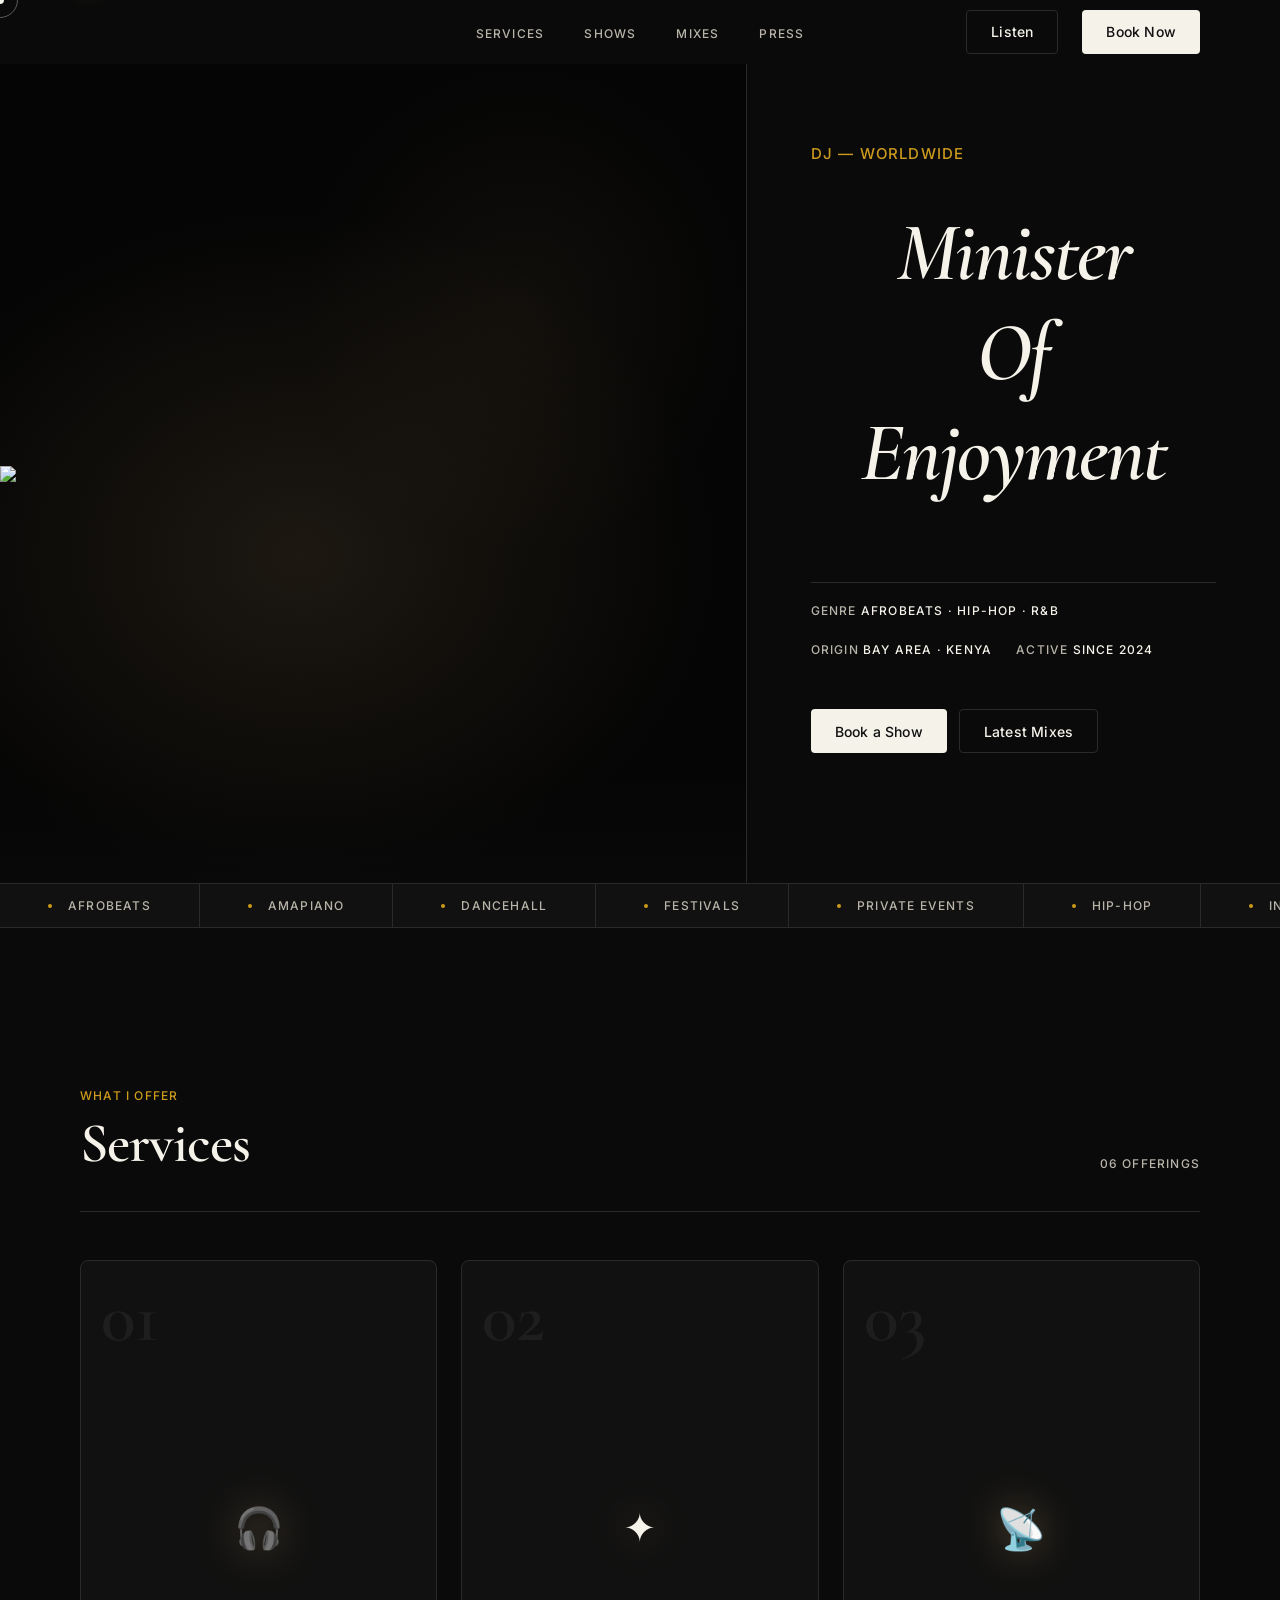
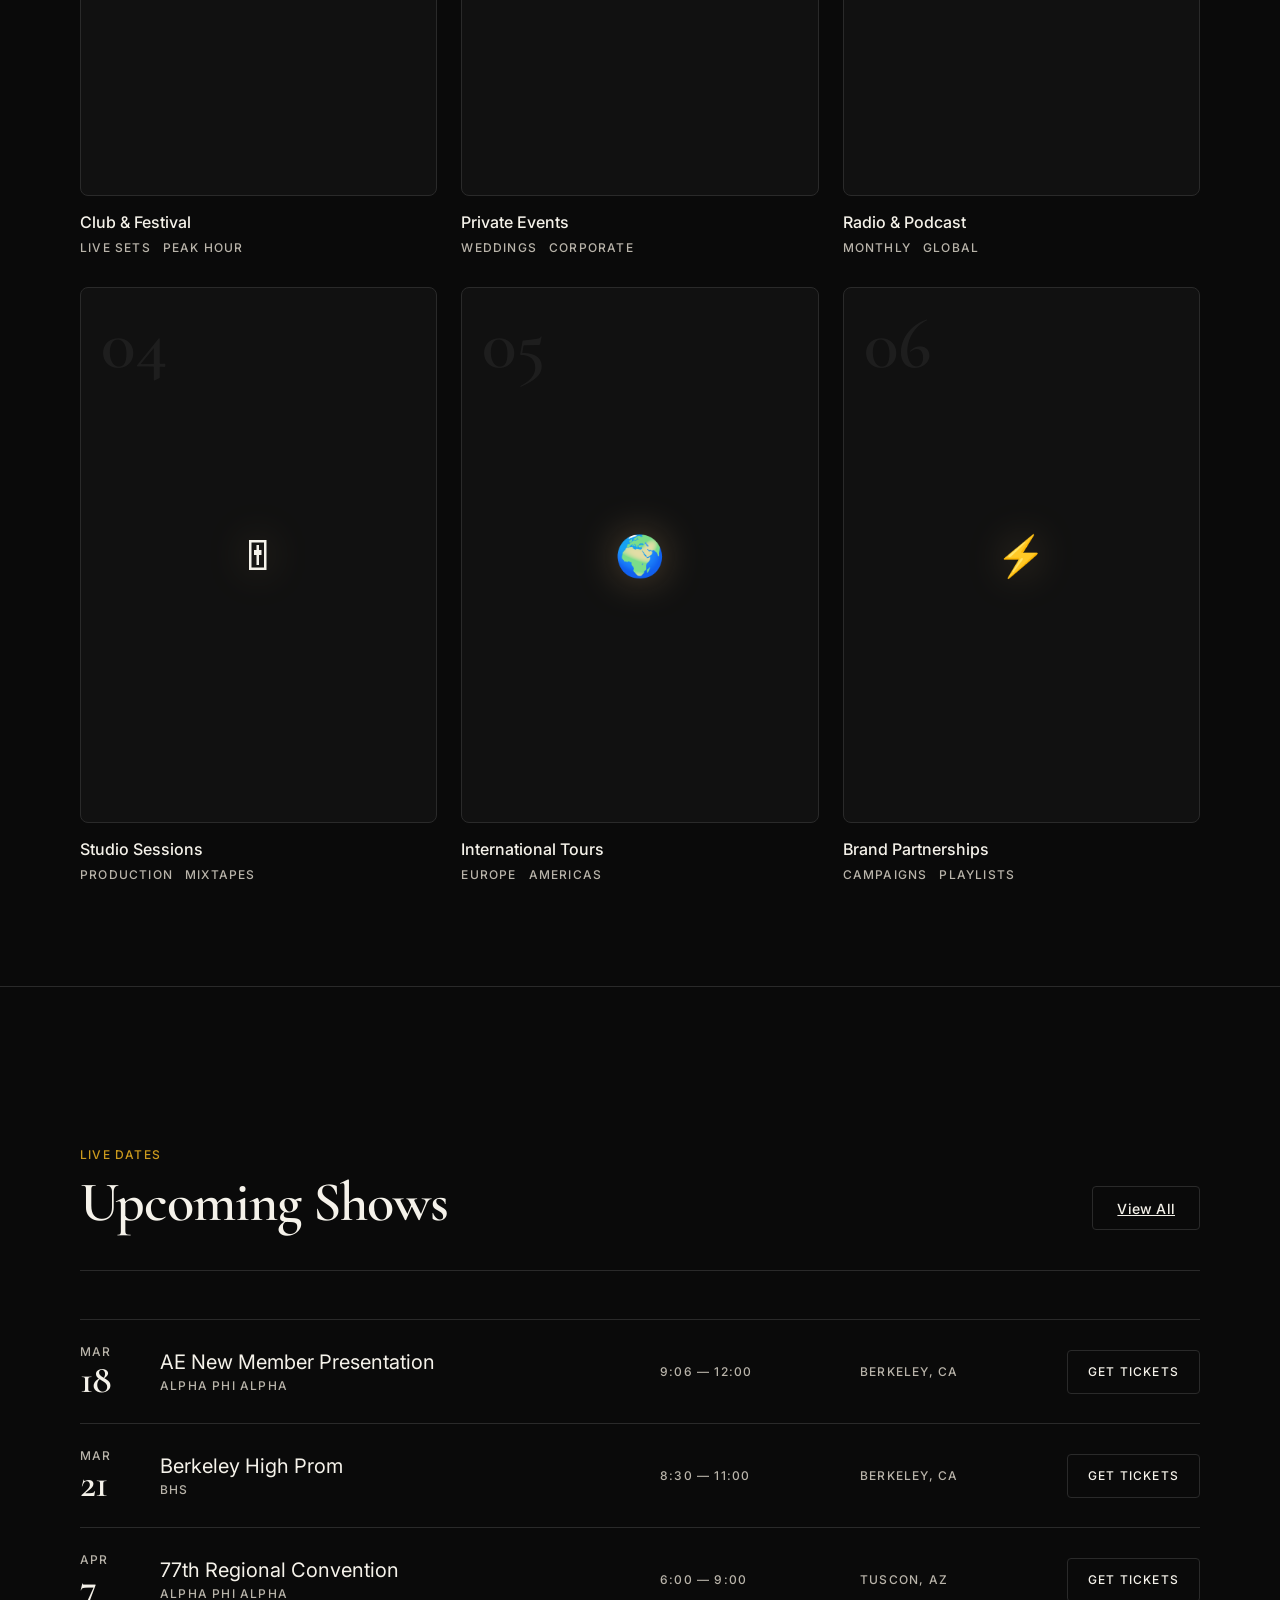
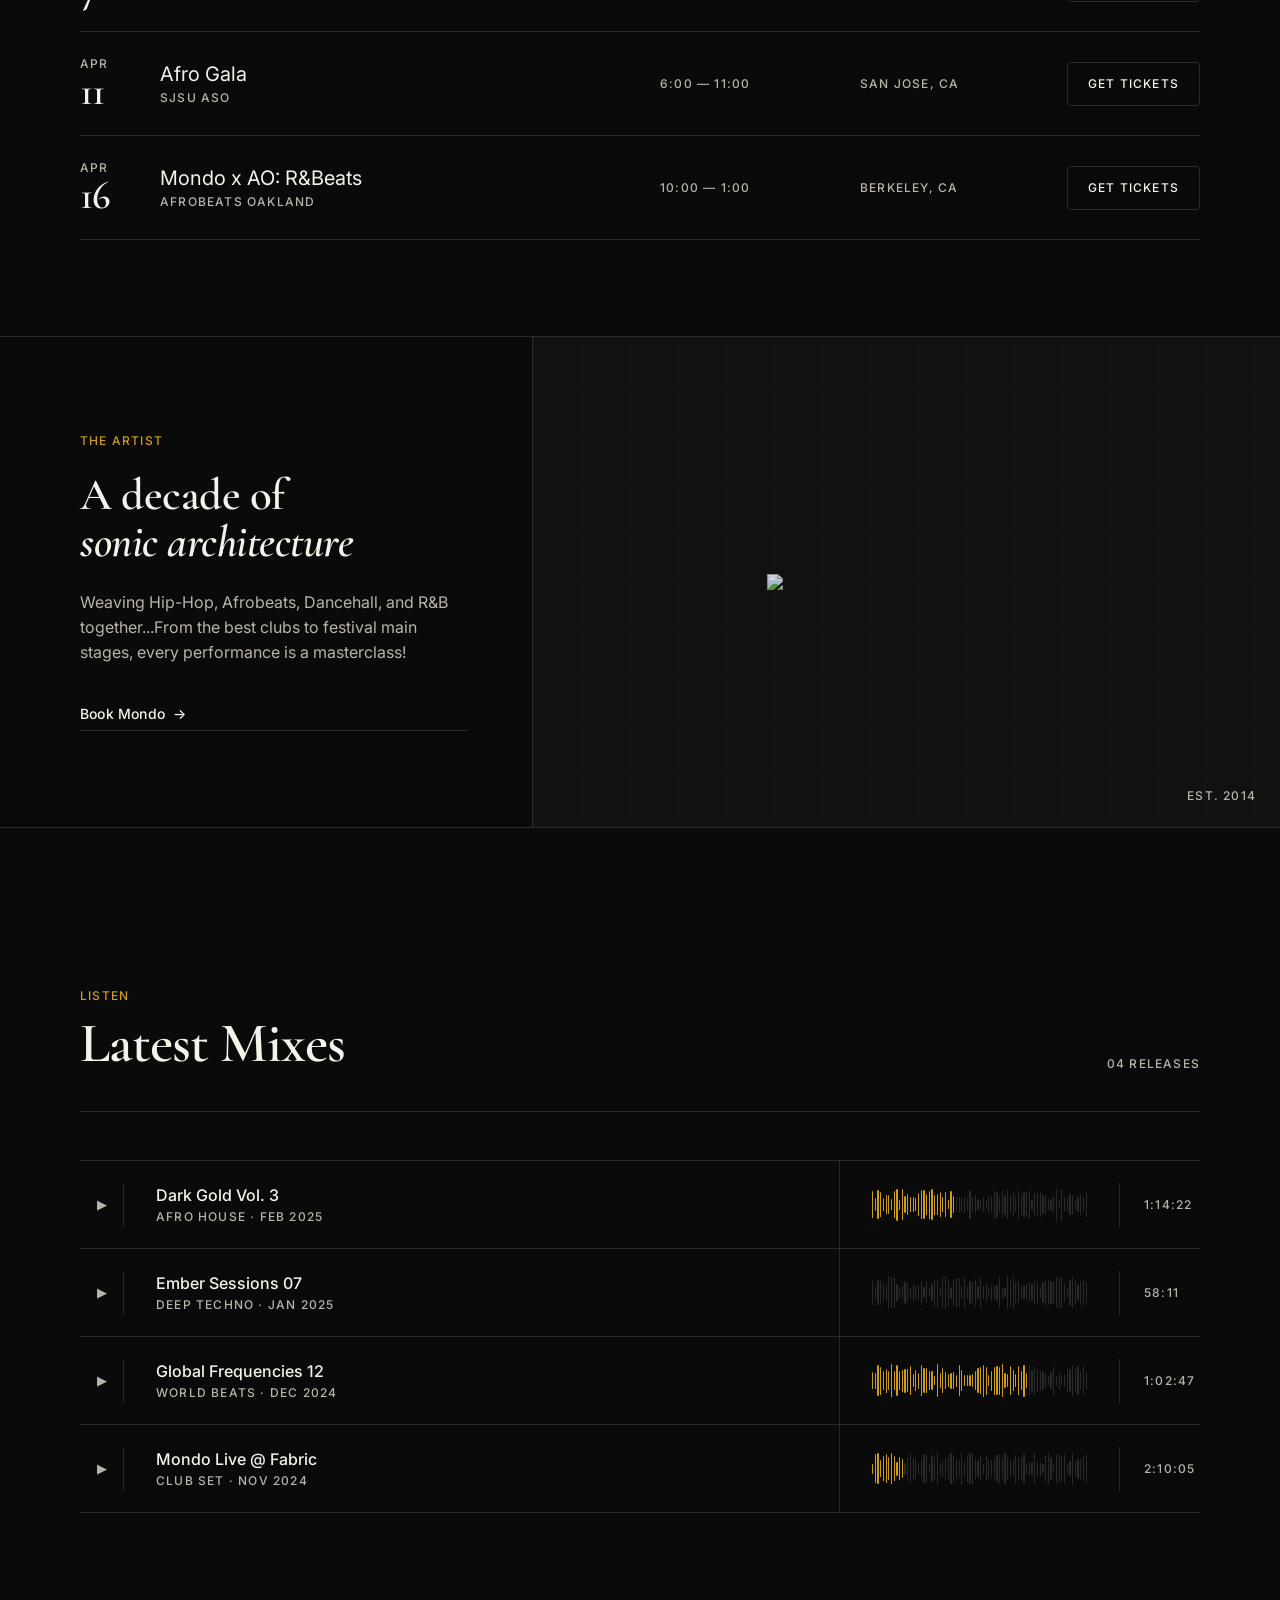
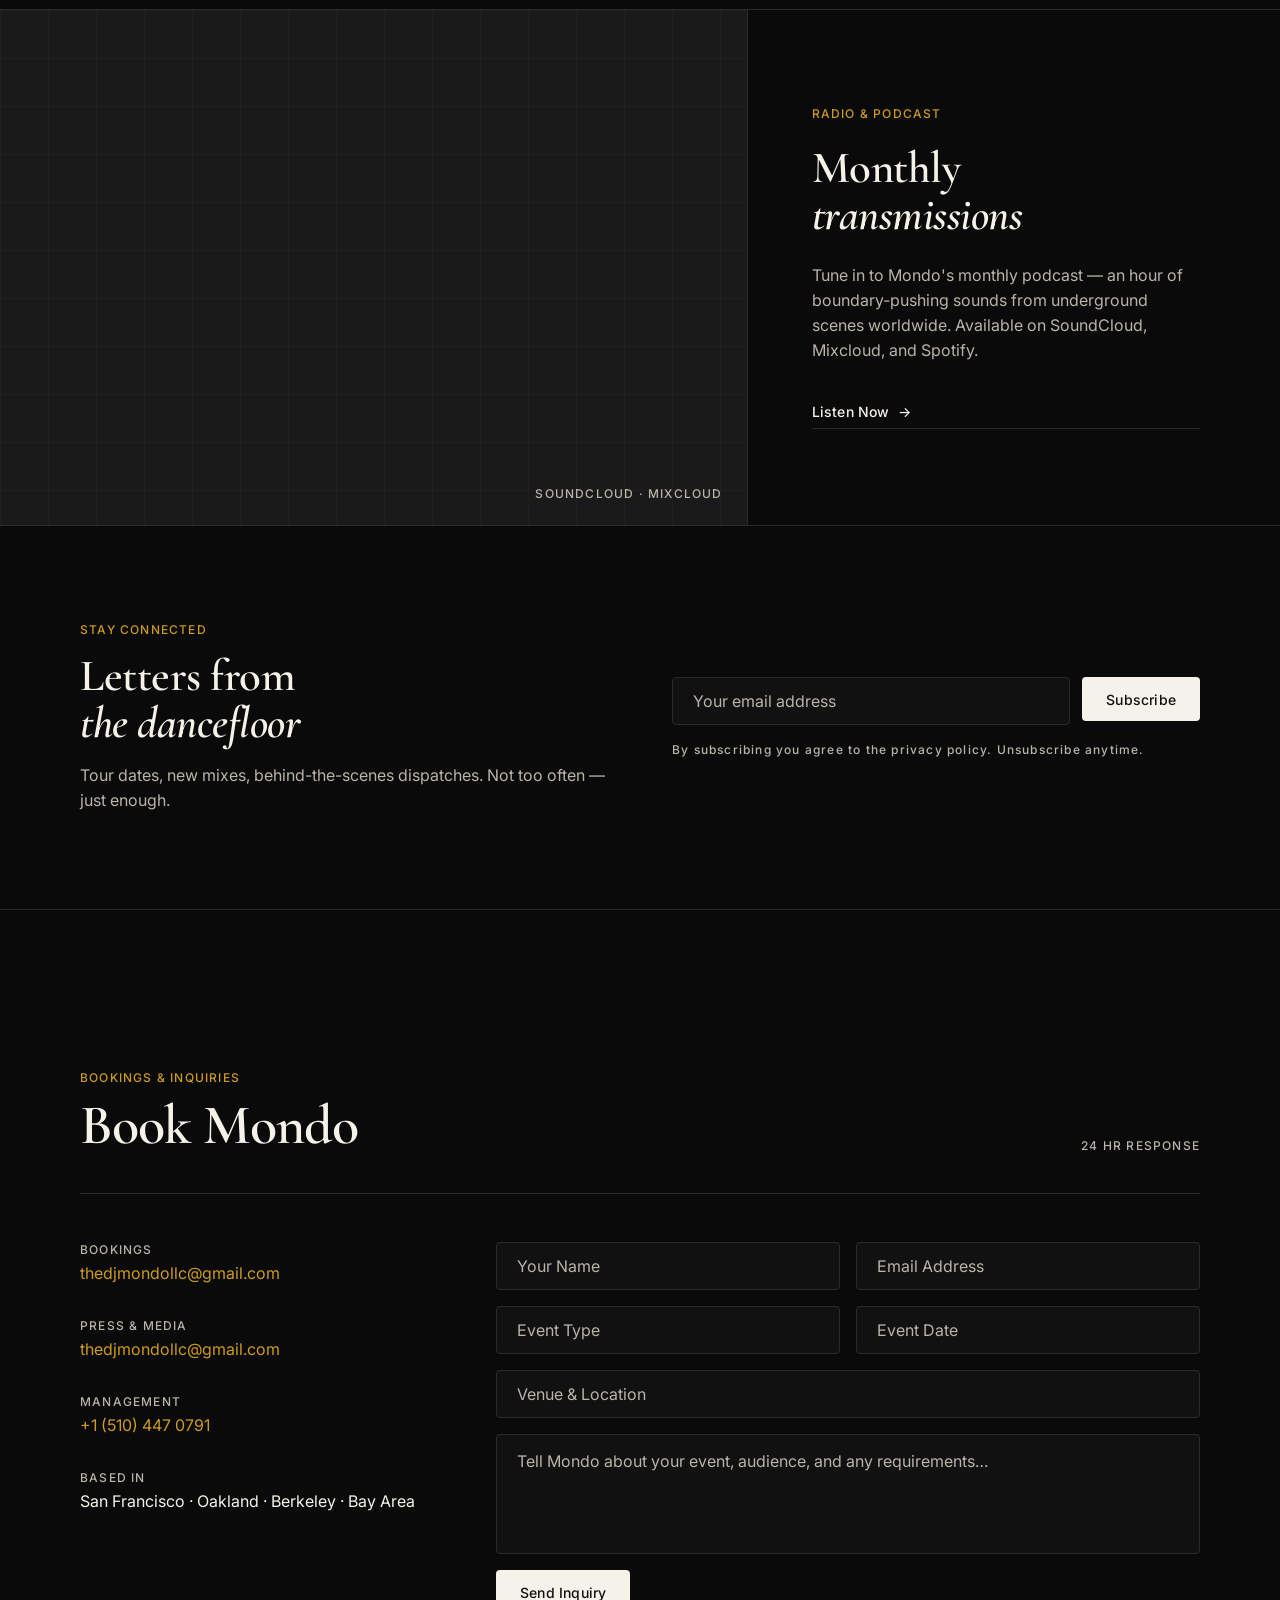
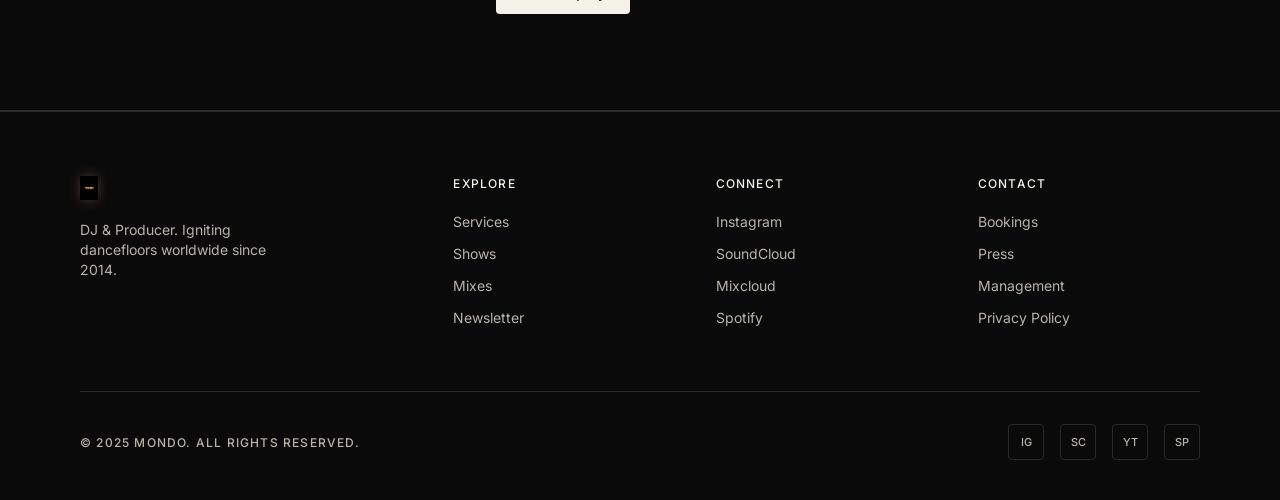
==== commit 04fc60fd: "Update focus color in CSS and modify ticker items in JavaScript for improved design and content rele" ====
--- a/mondo.html
+++ b/mondo.html
@@ -20,7 +20,7 @@
   --line:         #2A2A2A;
   --inverseBg:    #F5F2EA;
   --inverseText:  #111111;
-  --focus:        #C7A16A;
+  --focus:        #CD9B1D;  /* logo gold – rich, warm */
 
   /* spacing */
   --s4:4px; --s8:8px; --s12:12px; --s16:16px; --s20:20px;
@@ -1295,7 +1295,7 @@
   });
 
   // ── Ticker ──
-  const tItems=['House','Techno','Afrobeats','Global Beats','Club Sets','Festivals','Private Events','Radio Residencies','Studio Sessions','International Tours','Boiler Room','Fabric','Berghain'];
+  const tItems=['Afrobeats','Amapiano','Dancehall','Festivals','Private Events','Hip-Hop','International Tours','Boiler Room','R&B','Dance Mixes', 'AV Rentals'];
   const tk=document.getElementById('ticker');
   [...tItems,...tItems,...tItems].forEach(t=>{
     const d=document.createElement('div');
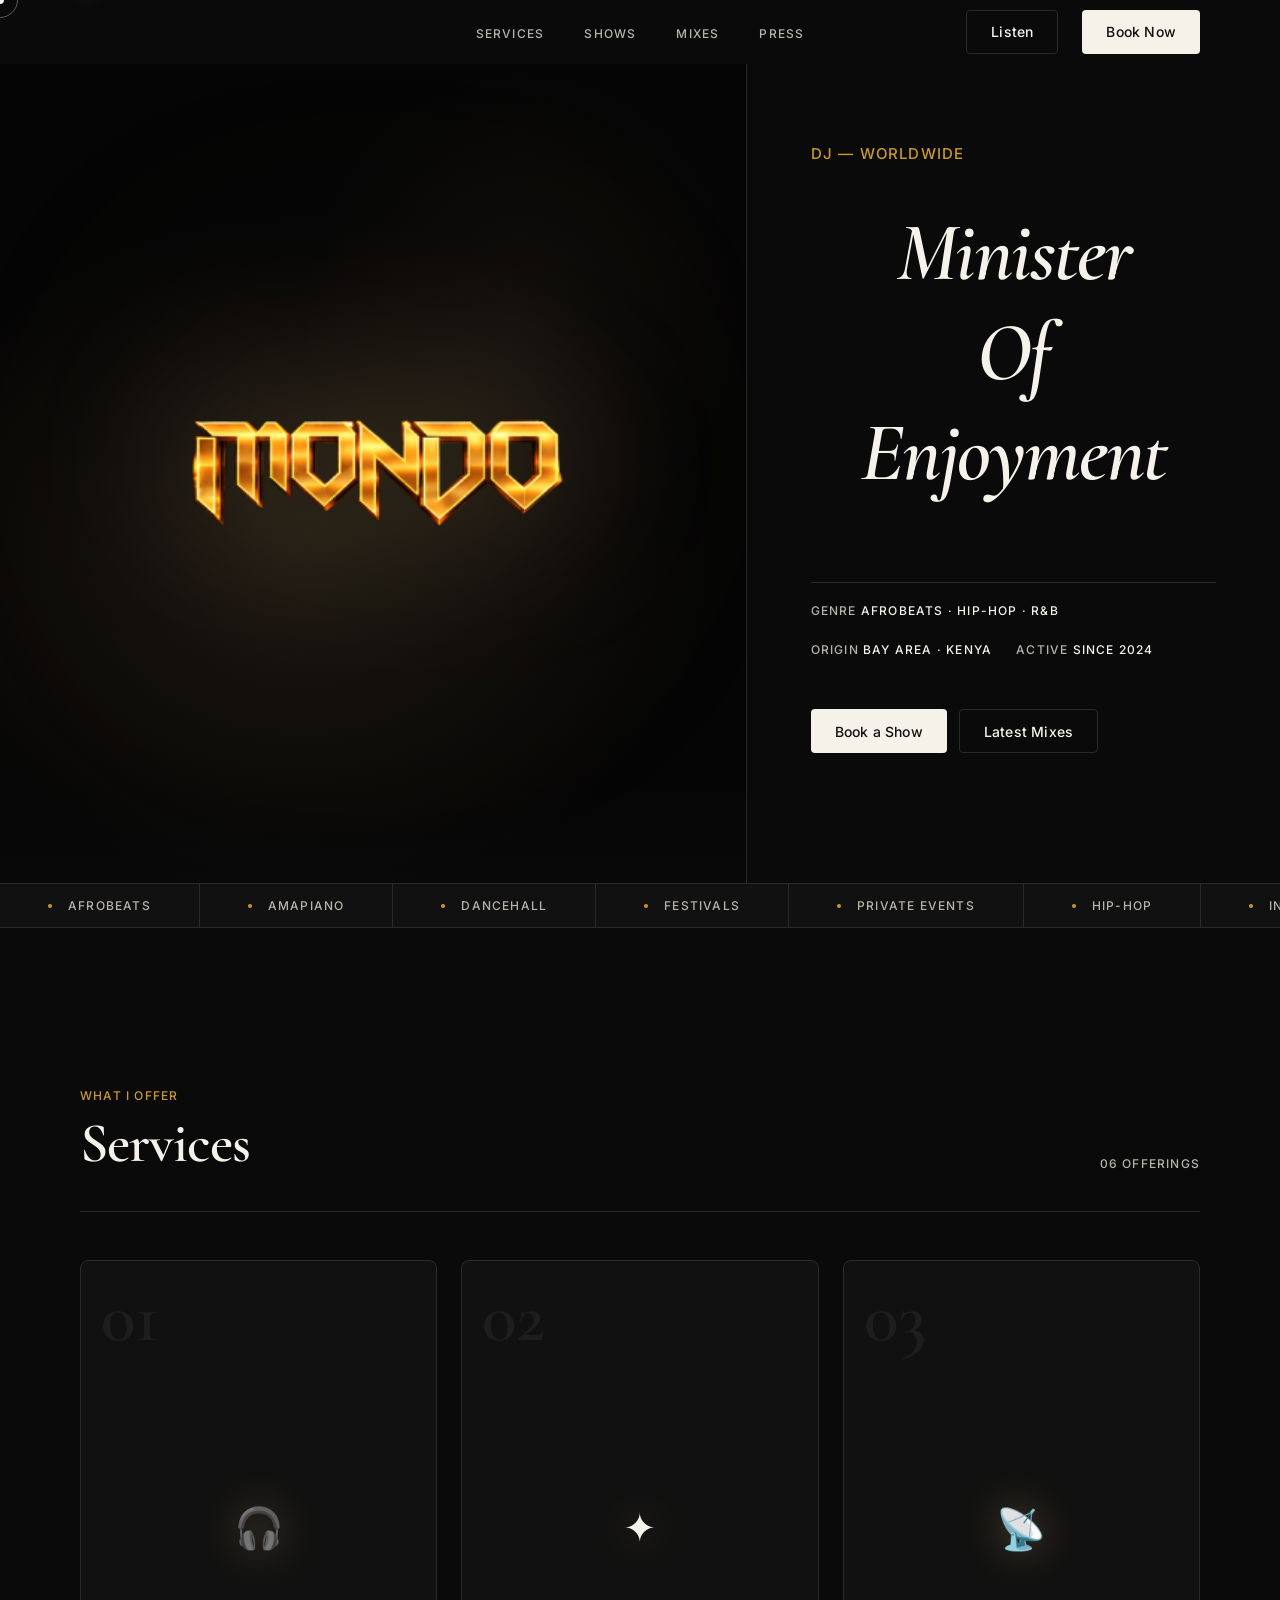
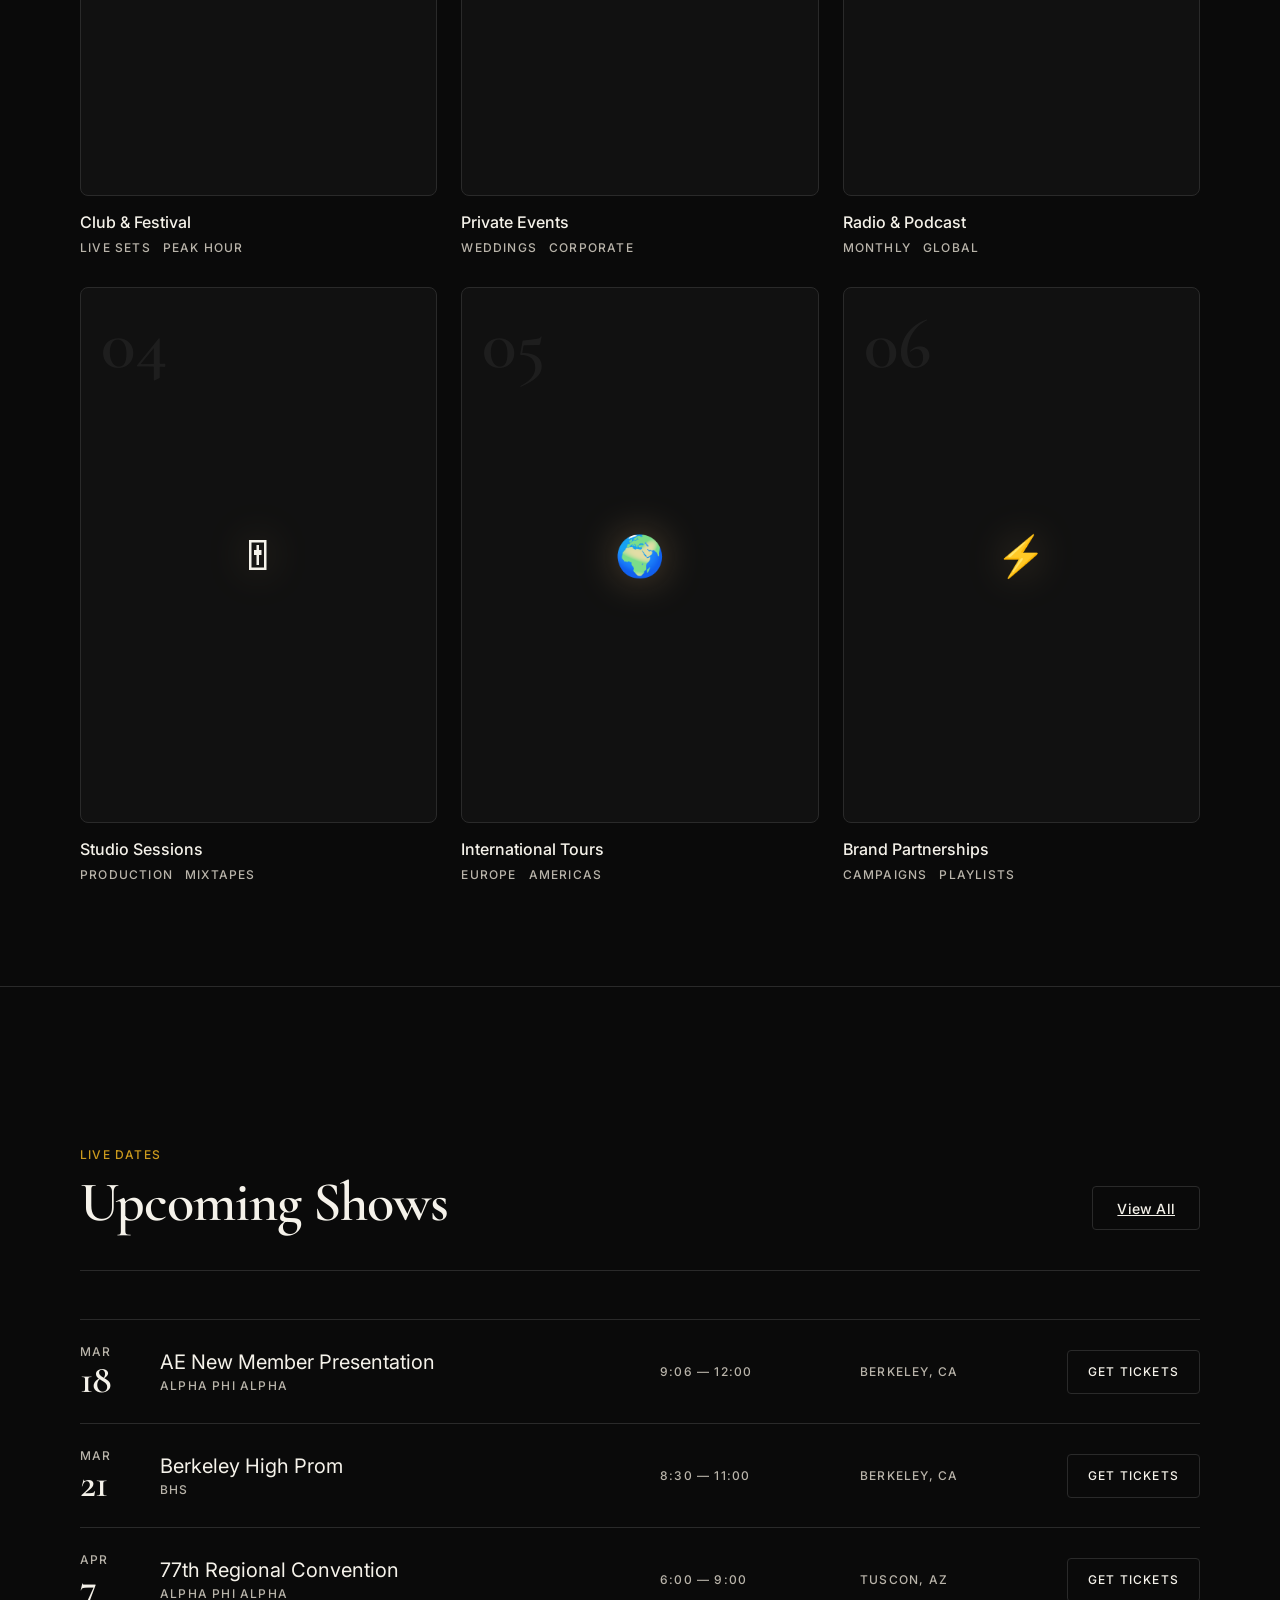
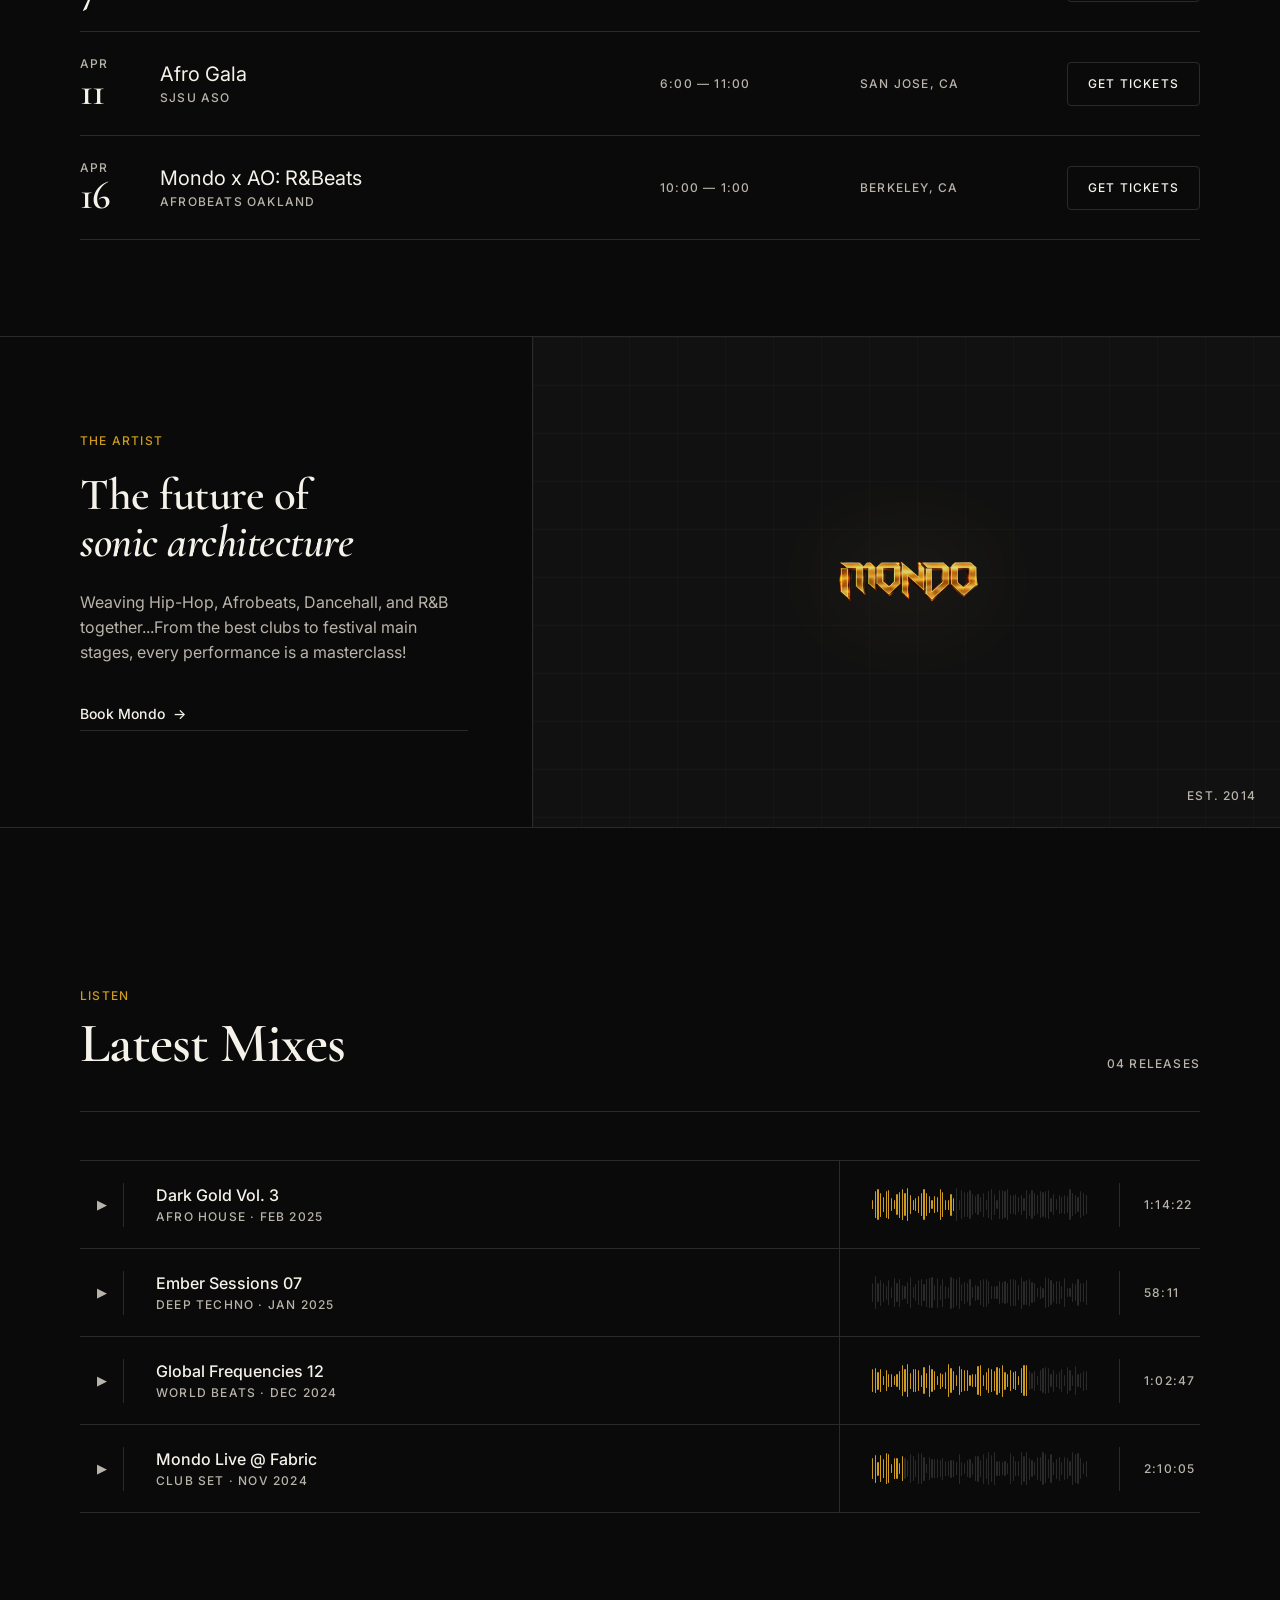
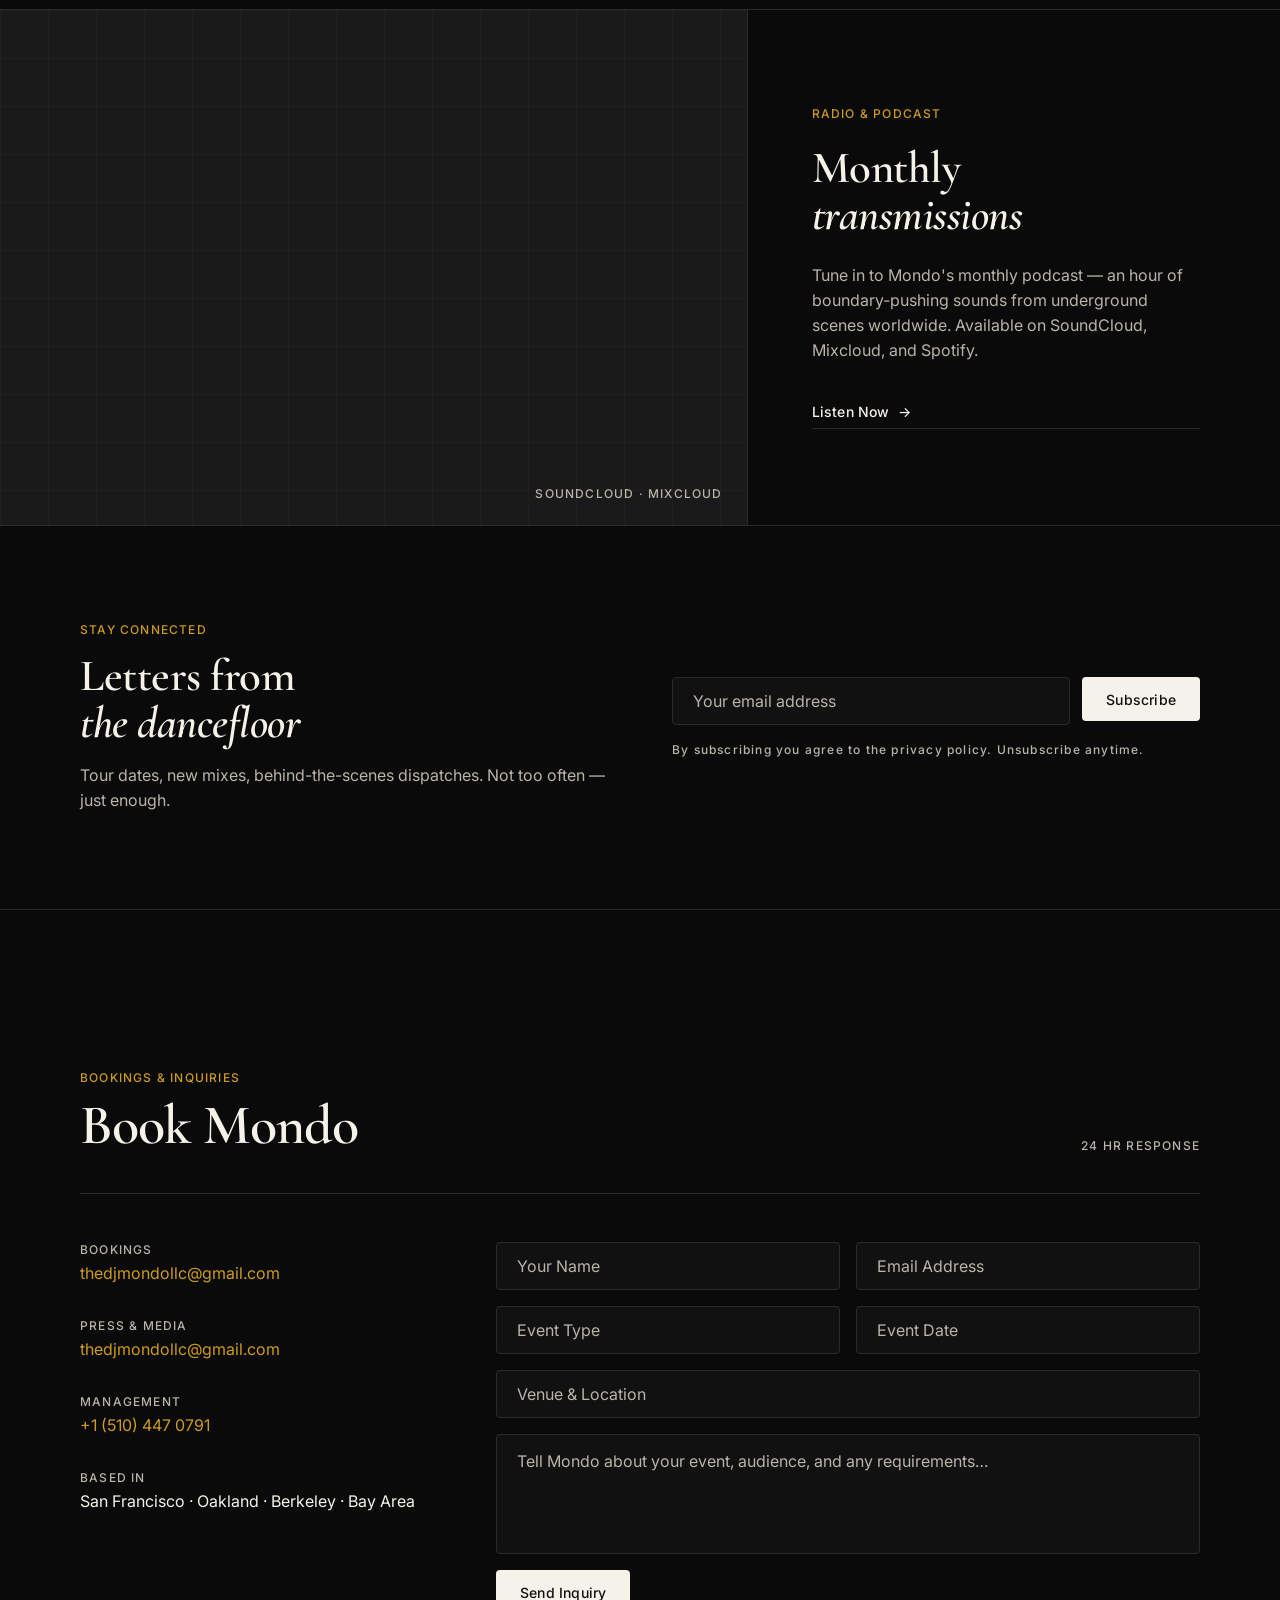
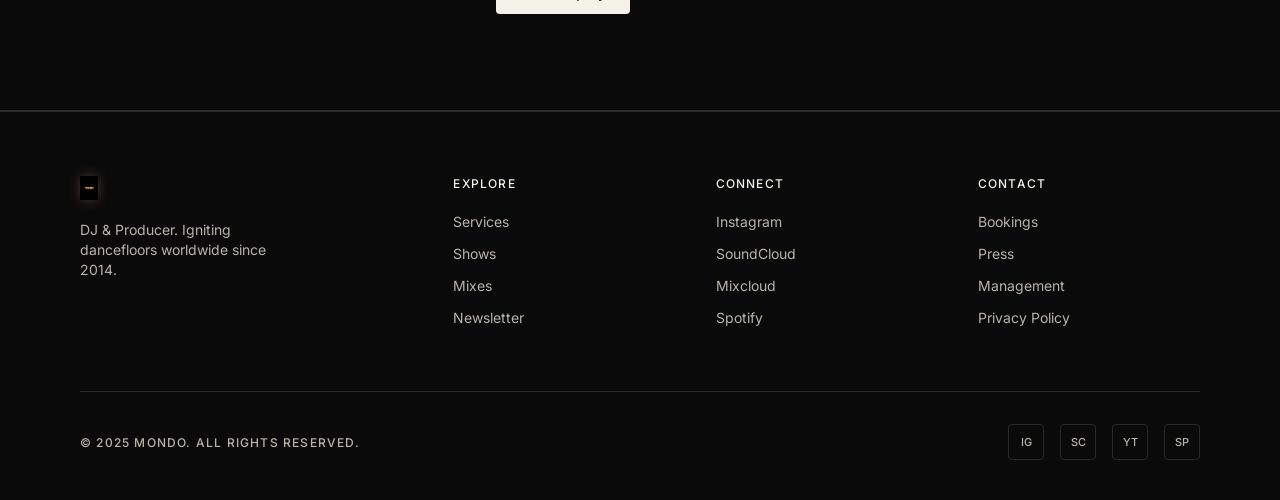
==== commit 5e4fc302: "save" ====
--- a/mondo.html
+++ b/mondo.html
@@ -1069,7 +1069,7 @@
     <div class="promo-inner">
       <div class="promo-text reveal" style="padding-left:var(--margin); padding-right:var(--s64);">
         <p class="promo-eyebrow">The Artist</p>
-        <h2 class="promo-title">A decade of<br><em>sonic architecture</em></h2>
+        <h2 class="promo-title">The future of<br><em>sonic architecture</em></h2>
         <p class="promo-body">Weaving Hip-Hop, Afrobeats, Dancehall, and R&B together...From the best clubs to festival main stages, every performance is a masterclass!</p>
         <a href="#contact" class="promo-cta">Book Mondo <span class="promo-cta-arrow">→</span></a>
       </div>
